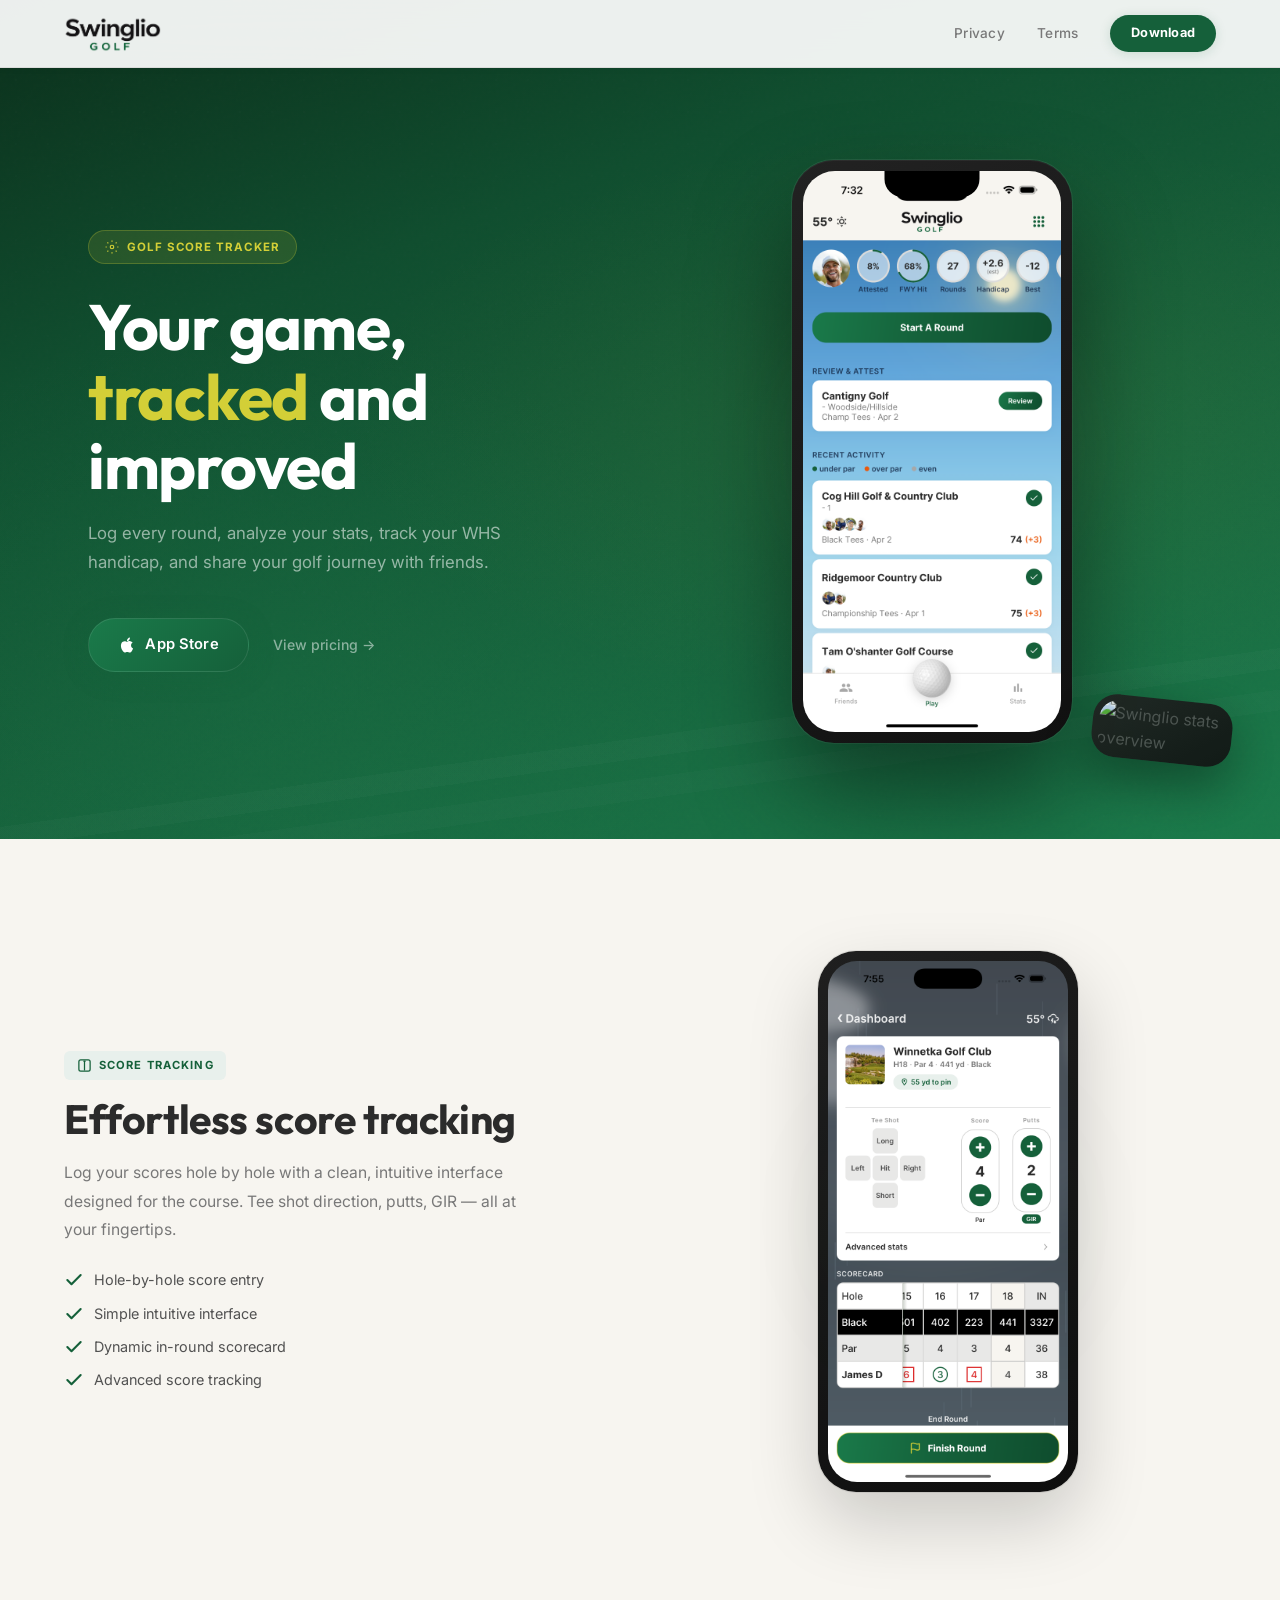
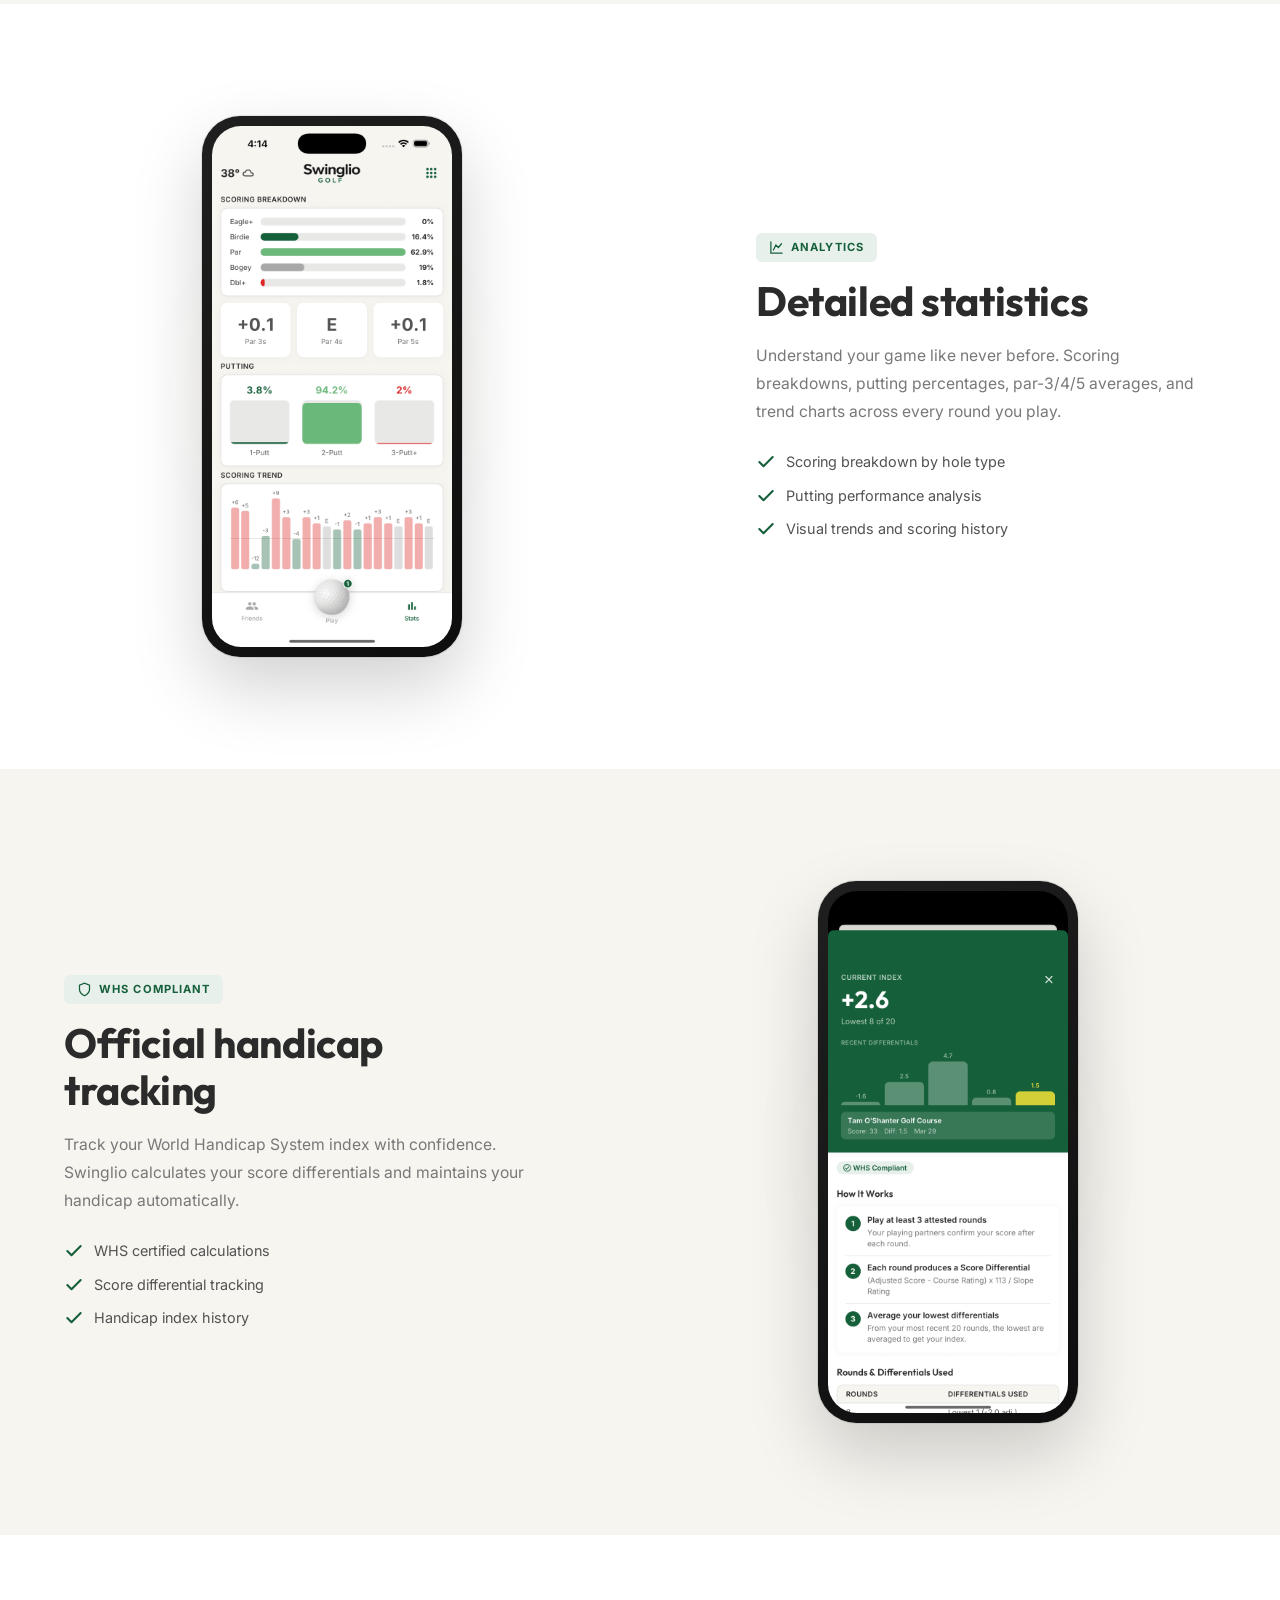
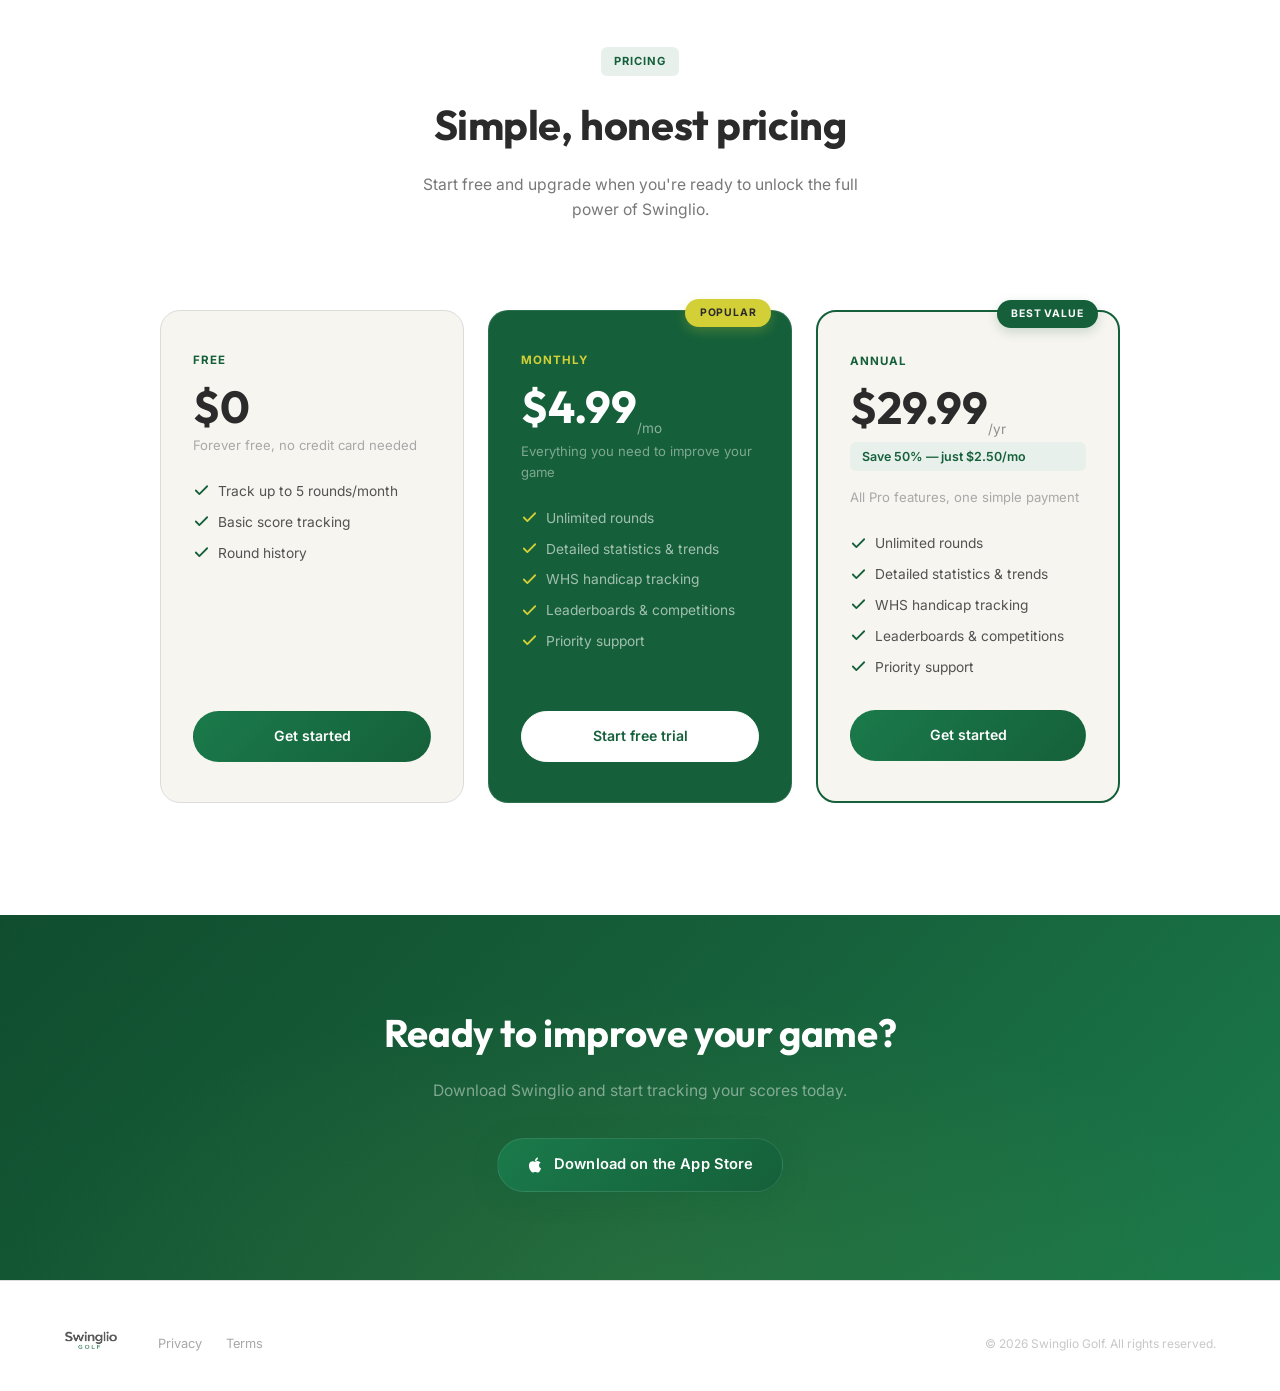
==== index.html @ b8a04d9b "inital commit" ====
<!DOCTYPE html>
<html lang="en">
<head>
<meta charset="UTF-8">
<meta name="viewport" content="width=device-width, initial-scale=1.0">
<title>Swinglio Golf — Track and Improve Your Golf Scores</title>
<meta name="description" content="Swinglio Golf helps you track scores, analyze statistics, and share your golf journey with friends.">
<meta name="robots" content="noindex, nofollow">
<link rel="icon" type="image/png" href="assets/images/appIcon.png">
<link rel="preconnect" href="https://fonts.googleapis.com">
<link rel="preconnect" href="https://fonts.gstatic.com" crossorigin>
<link href="https://fonts.googleapis.com/css2?family=Inter:wght@400;500;600;700&family=Outfit:wght@400;600;700&display=swap" rel="stylesheet">
<link rel="stylesheet" href="/styles.css">
</head>
<body>

<!-- NAV -->
<nav class="nav">
  <div class="nav-inner">
    <a href="/" class="nav-logo"><img src="assets/images/brand.png" alt="Swinglio Golf"></a>
    <div class="nav-links">
      <a href="/privacy">Privacy</a>
      <a href="/terms">Terms</a>
      <a href="#" class="nav-cta">Download</a>
    </div>
  </div>
</nav>

<!-- HERO -->
<section class="hero">
  <div class="hero-stripe"></div>
  <div class="fairway-texture"></div>
  <div class="hero-inner">
    <div class="hero-text">
      <div class="hero-badge">
        <svg viewBox="0 0 24 24" fill="none" stroke="currentColor" stroke-width="2"><circle cx="12" cy="12" r="3"/><path d="M12 1v2m0 18v2M4.22 4.22l1.42 1.42m12.72 12.72 1.42 1.42M1 12h2m18 0h2M4.22 19.78l1.42-1.42M18.36 5.64l1.42-1.42"/></svg>
        Golf Score Tracker
      </div>
      <h1>Your game, <em>tracked</em> and improved</h1>
      <p>Log every round, analyze your stats, track your WHS handicap, and share your golf journey with friends.</p>
      <div class="hero-actions">
        <a href="#" class="btn-primary">
          <svg viewBox="0 0 24 24" fill="currentColor"><path d="M18.71 19.5c-.83 1.24-1.71 2.45-3.05 2.47-1.34.03-1.77-.79-3.29-.79-1.53 0-2 .77-3.27.82-1.31.05-2.3-1.32-3.14-2.53C4.25 17 2.94 12.45 4.7 9.39c.87-1.52 2.43-2.48 4.12-2.51 1.28-.02 2.5.87 3.29.87.78 0 2.26-1.07 3.8-.91.65.03 2.47.26 3.64 1.98-.09.06-2.17 1.28-2.15 3.81.03 3.02 2.65 4.03 2.68 4.04-.03.07-.42 1.44-1.38 2.83M13 3.5c.73-.83 1.94-1.46 2.94-1.5.13 1.17-.34 2.35-1.04 3.19-.69.85-1.83 1.51-2.95 1.42-.15-1.15.41-2.35 1.05-3.11z"/></svg>
          App Store
        </a>
        <a href="#pricing" class="btn-secondary">View pricing &rarr;</a>
      </div>
    </div>
    <div class="hero-visual">
      <div class="phone-glow"></div>
      <div class="phone-mockup">
        <div class="phone-notch"></div>
        <div class="phone-screen">
          <img src="assets/images/dashboard.png" alt="Swinglio dashboard showing stats, in-progress round, and recent activity">
        </div>
      </div>
      <div class="hero-phone-secondary">
        <div class="phone-screen-sm">
          <img src="assets/images/gps.png" alt="Swinglio stats overview">
        </div>
      </div>
    </div>
  </div>
</section>

<!-- FEATURES -->
<div class="features">

  <!-- Feature 1: Score Tracking -->
  <section class="feature-section">
    <div class="feature-inner">
      <div class="feature-text fade-up">
        <div class="feature-label">
          <svg viewBox="0 0 24 24" fill="none" stroke="currentColor" stroke-width="2" stroke-linecap="round"><path d="M11 5h2m-1 0v14"/><rect x="3" y="3" width="18" height="18" rx="3"/></svg>
          Score Tracking
        </div>
        <h2>Effortless score tracking</h2>
        <p>Log your scores hole by hole with a clean, intuitive interface designed for the course. Tee shot direction, putts, GIR — all at your fingertips.</p>
        <ul class="feature-list">
          <li><svg viewBox="0 0 24 24" fill="none" stroke="currentColor" stroke-width="2.5" stroke-linecap="round" stroke-linejoin="round"><polyline points="20 6 9 17 4 12"/></svg>Hole-by-hole score entry</li>
          <li><svg viewBox="0 0 24 24" fill="none" stroke="currentColor" stroke-width="2.5" stroke-linecap="round" stroke-linejoin="round"><polyline points="20 6 9 17 4 12"/></svg>Simple intuitive interface</li>
          <li><svg viewBox="0 0 24 24" fill="none" stroke="currentColor" stroke-width="2.5" stroke-linecap="round" stroke-linejoin="round"><polyline points="20 6 9 17 4 12"/></svg>Dynamic in-round scorecard</li>
          <li><svg viewBox="0 0 24 24" fill="none" stroke="currentColor" stroke-width="2.5" stroke-linecap="round" stroke-linejoin="round"><polyline points="20 6 9 17 4 12"/></svg>Advanced score tracking</li>
        </ul>
      </div>
      <div class="feature-visual fade-up fade-up-delay">
        <div class="feature-glow feature-glow-green" style="top:50%;left:50%;transform:translate(-50%,-50%)"></div>
        <div class="feature-phone">
          <div class="phone-screen">
            <img src="assets/images/gameplay2.png" alt="Score tracking screen showing hole-by-hole entry with tee shot, score, and putts">
          </div>
        </div>
      </div>
    </div>
  </section>

  <!-- Feature 2: Statistics -->
  <section class="feature-section">
    <div class="feature-inner reverse">
      <div class="feature-text fade-up">
        <div class="feature-label">
          <svg viewBox="0 0 24 24" fill="none" stroke="currentColor" stroke-width="2" stroke-linecap="round"><path d="M3 3v18h18"/><path d="m7 16 4-8 4 4 5-6"/></svg>
          Analytics
        </div>
        <h2>Detailed statistics</h2>
        <p>Understand your game like never before. Scoring breakdowns, putting percentages, par-3/4/5 averages, and trend charts across every round you play.</p>
        <ul class="feature-list">
          <li><svg viewBox="0 0 24 24" fill="none" stroke="currentColor" stroke-width="2.5" stroke-linecap="round" stroke-linejoin="round"><polyline points="20 6 9 17 4 12"/></svg>Scoring breakdown by hole type</li>
          <li><svg viewBox="0 0 24 24" fill="none" stroke="currentColor" stroke-width="2.5" stroke-linecap="round" stroke-linejoin="round"><polyline points="20 6 9 17 4 12"/></svg>Putting performance analysis</li>
          <li><svg viewBox="0 0 24 24" fill="none" stroke="currentColor" stroke-width="2.5" stroke-linecap="round" stroke-linejoin="round"><polyline points="20 6 9 17 4 12"/></svg>Visual trends and scoring history</li>
        </ul>
      </div>
      <div class="feature-visual fade-up fade-up-delay">
        <div class="feature-glow feature-glow-gold" style="top:50%;left:50%;transform:translate(-50%,-50%)"></div>
        <div class="feature-phone">
          <div class="phone-screen">
            <img src="assets/images/stats2.png" alt="Statistics screen showing scoring breakdown, putting stats, and trend chart">
          </div>
        </div>
      </div>
    </div>
  </section>

  <!-- Feature 3: WHS Handicap -->
  <section class="feature-section">
    <div class="feature-inner">
      <div class="feature-text fade-up">
        <div class="feature-label">
          <svg viewBox="0 0 24 24" fill="none" stroke="currentColor" stroke-width="2" stroke-linecap="round"><path d="M12 22s8-4 8-10V5l-8-3-8 3v7c0 6 8 10 8 10z"/></svg>
          WHS Compliant
        </div>
        <h2>Official handicap tracking</h2>
        <p>Track your World Handicap System index with confidence. Swinglio calculates your score differentials and maintains your handicap automatically.</p>
        <ul class="feature-list">
          <li><svg viewBox="0 0 24 24" fill="none" stroke="currentColor" stroke-width="2.5" stroke-linecap="round" stroke-linejoin="round"><polyline points="20 6 9 17 4 12"/></svg>WHS certified calculations</li>
          <li><svg viewBox="0 0 24 24" fill="none" stroke="currentColor" stroke-width="2.5" stroke-linecap="round" stroke-linejoin="round"><polyline points="20 6 9 17 4 12"/></svg>Score differential tracking</li>
          <li><svg viewBox="0 0 24 24" fill="none" stroke="currentColor" stroke-width="2.5" stroke-linecap="round" stroke-linejoin="round"><polyline points="20 6 9 17 4 12"/></svg>Handicap index history</li>
        </ul>
      </div>
      <div class="feature-visual fade-up fade-up-delay">
        <div class="feature-glow feature-glow-green" style="top:50%;left:50%;transform:translate(-50%,-50%)"></div>
        <div class="feature-phone">
          <div class="phone-screen">
            <img src="assets/images/whs_information.png" alt="WHS handicap index screen showing current index, differentials chart, and how it works">
          </div>
        </div>
      </div>
    </div>
  </section>

</div>

<!-- PRICING -->
<section class="pricing" id="pricing">
  <div class="pricing-inner">
    <div class="section-label">Pricing</div>
    <h2>Simple, honest pricing</h2>
    <p>Start free and upgrade when you're ready to unlock the full power of Swinglio.</p>
    <div class="pricing-cards">
      <!-- Free -->
      <div class="pricing-card free fade-up">
        <div class="pricing-card-label">Free</div>
        <div class="pricing-card-price">$0</div>
        <div class="pricing-card-desc">Forever free, no credit card needed</div>
        <ul class="pricing-card-features">
          <li><svg viewBox="0 0 24 24" fill="none" stroke="currentColor" stroke-width="2.5" stroke-linecap="round" stroke-linejoin="round"><polyline points="20 6 9 17 4 12"/></svg>Track up to 5 rounds/month</li>
          <li><svg viewBox="0 0 24 24" fill="none" stroke="currentColor" stroke-width="2.5" stroke-linecap="round" stroke-linejoin="round"><polyline points="20 6 9 17 4 12"/></svg>Basic score tracking</li>
          <li><svg viewBox="0 0 24 24" fill="none" stroke="currentColor" stroke-width="2.5" stroke-linecap="round" stroke-linejoin="round"><polyline points="20 6 9 17 4 12"/></svg>Round history</li>
        </ul>
        <a href="#" class="pricing-btn pricing-btn-fill">Get started</a>
      </div>
      <!-- Monthly -->
      <div class="pricing-card featured fade-up fade-up-delay">
        <div class="pricing-card-badge">Popular</div>
        <div class="pricing-card-label">Monthly</div>
        <div class="pricing-card-price">$4.99<sub>/mo</sub></div>
        <div class="pricing-card-desc">Everything you need to improve your game</div>
        <ul class="pricing-card-features">
          <li><svg viewBox="0 0 24 24" fill="none" stroke="currentColor" stroke-width="2.5" stroke-linecap="round" stroke-linejoin="round"><polyline points="20 6 9 17 4 12"/></svg>Unlimited rounds</li>
          <li><svg viewBox="0 0 24 24" fill="none" stroke="currentColor" stroke-width="2.5" stroke-linecap="round" stroke-linejoin="round"><polyline points="20 6 9 17 4 12"/></svg>Detailed statistics &amp; trends</li>
          <li><svg viewBox="0 0 24 24" fill="none" stroke="currentColor" stroke-width="2.5" stroke-linecap="round" stroke-linejoin="round"><polyline points="20 6 9 17 4 12"/></svg>WHS handicap tracking</li>
          <li><svg viewBox="0 0 24 24" fill="none" stroke="currentColor" stroke-width="2.5" stroke-linecap="round" stroke-linejoin="round"><polyline points="20 6 9 17 4 12"/></svg>Leaderboards &amp; competitions</li>
          <li><svg viewBox="0 0 24 24" fill="none" stroke="currentColor" stroke-width="2.5" stroke-linecap="round" stroke-linejoin="round"><polyline points="20 6 9 17 4 12"/></svg>Priority support</li>
        </ul>
        <a href="#" class="pricing-btn pricing-btn-outline">Start free trial</a>
      </div>
      <!-- Annual -->
      <div class="pricing-card annual fade-up fade-up-delay-2">
        <div class="pricing-card-badge annual-badge">Best Value</div>
        <div class="pricing-card-label">Annual</div>
        <div class="pricing-card-price">$29.99<sub>/yr</sub></div>
        <div class="pricing-card-savings">Save 50% &mdash; just $2.50/mo</div>
        <div class="pricing-card-desc">All Pro features, one simple payment</div>
        <ul class="pricing-card-features">
          <li><svg viewBox="0 0 24 24" fill="none" stroke="currentColor" stroke-width="2.5" stroke-linecap="round" stroke-linejoin="round"><polyline points="20 6 9 17 4 12"/></svg>Unlimited rounds</li>
          <li><svg viewBox="0 0 24 24" fill="none" stroke="currentColor" stroke-width="2.5" stroke-linecap="round" stroke-linejoin="round"><polyline points="20 6 9 17 4 12"/></svg>Detailed statistics &amp; trends</li>
          <li><svg viewBox="0 0 24 24" fill="none" stroke="currentColor" stroke-width="2.5" stroke-linecap="round" stroke-linejoin="round"><polyline points="20 6 9 17 4 12"/></svg>WHS handicap tracking</li>
          <li><svg viewBox="0 0 24 24" fill="none" stroke="currentColor" stroke-width="2.5" stroke-linecap="round" stroke-linejoin="round"><polyline points="20 6 9 17 4 12"/></svg>Leaderboards &amp; competitions</li>
          <li><svg viewBox="0 0 24 24" fill="none" stroke="currentColor" stroke-width="2.5" stroke-linecap="round" stroke-linejoin="round"><polyline points="20 6 9 17 4 12"/></svg>Priority support</li>
        </ul>
        <a href="#" class="pricing-btn pricing-btn-fill">Get started</a>
      </div>
    </div>
  </div>
</section>

<!-- CTA BAND -->
<section class="cta-band">
  <div class="fairway-texture"></div>
  <h2>Ready to improve your game?</h2>
  <p>Download Swinglio and start tracking your scores today.</p>
  <a href="#" class="btn-primary" style="position:relative">
    <svg viewBox="0 0 24 24" fill="currentColor" width="20" height="20"><path d="M18.71 19.5c-.83 1.24-1.71 2.45-3.05 2.47-1.34.03-1.77-.79-3.29-.79-1.53 0-2 .77-3.27.82-1.31.05-2.3-1.32-3.14-2.53C4.25 17 2.94 12.45 4.7 9.39c.87-1.52 2.43-2.48 4.12-2.51 1.28-.02 2.5.87 3.29.87.78 0 2.26-1.07 3.8-.91.65.03 2.47.26 3.64 1.98-.09.06-2.17 1.28-2.15 3.81.03 3.02 2.65 4.03 2.68 4.04-.03.07-.42 1.44-1.38 2.83M13 3.5c.73-.83 1.94-1.46 2.94-1.5.13 1.17-.34 2.35-1.04 3.19-.69.85-1.83 1.51-2.95 1.42-.15-1.15.41-2.35 1.05-3.11z"/></svg>
    Download on the App Store
  </a>
</section>

<!-- FOOTER -->
<footer class="footer">
  <div class="footer-inner">
    <div class="footer-left">
      <a href="/" class="footer-logo"><img src="assets/images/brand.png" alt="Swinglio Golf"></a>
      <div class="footer-links">
        <a href="/privacy">Privacy</a>
        <a href="/terms">Terms</a>
      </div>
    </div>
    <div class="footer-copy">&copy; 2026 Swinglio Golf. All rights reserved.</div>
  </div>
</footer>

<!-- Scroll reveal -->
<script>
const observer = new IntersectionObserver((entries) => {
  entries.forEach(entry => {
    if (entry.isIntersecting) {
      entry.target.classList.add('visible');
      observer.unobserve(entry.target);
    }
  });
}, { threshold: 0.12, rootMargin: '0px 0px -40px 0px' });
document.querySelectorAll('.fade-up').forEach(el => observer.observe(el));
</script>
</body>
</html>
---- styles.css ----
*,*::before,*::after{margin:0;padding:0;box-sizing:border-box}
:root{
  --primary:#15603A;
  --primary-light:#E8F0EC;
  --primary-border:#5BA67A;
  --secondary:#D3CF37;
  --tertiary:#C4973B;
  --accent:#D3CF37;
  --accent-dark:#C4973B;
  --accent-light:#F9F8E4;
  --n900:#2B2B2B;
  --n700:#525252;
  --n500:#787878;
  --n400:#A8A8A8;
  --n300:#C8C8C7;
  --n200:#DCDCDB;
  --n100:#E8E8E7;
  --n50:#F7F5F0;
  --white:#FFFFFF;
  --screen-bg:#F7F5F0;
  --grad-1:#1A7A4A;
  --grad-2:#15603A;
  --grad-3:#0F4D2E;
  --font-display:'Outfit', system-ui, sans-serif;
  --font-body:'Inter', system-ui, sans-serif;
  --max-w:1200px;
  --section-pad:7rem 0;
}
html{scroll-behavior:smooth;-webkit-font-smoothing:antialiased;text-rendering:optimizeLegibility}
body{font-family:var(--font-body);color:var(--n700);background:var(--screen-bg);overflow-x:hidden;line-height:1.6}

/* ── UTILITY ── */
.container{max-width:var(--max-w);margin:0 auto}

/* ── FAIRWAY TEXTURE (SVG noise) ── */
.fairway-texture{position:absolute;inset:0;pointer-events:none;opacity:.35;background:url("data:image/svg+xml,%3Csvg viewBox='0 0 256 256' xmlns='http://www.w3.org/2000/svg'%3E%3Cfilter id='n'%3E%3CfeTurbulence type='fractalNoise' baseFrequency='.85' numOctaves='4' stitchTiles='stitch'/%3E%3C/filter%3E%3Crect width='100%25' height='100%25' filter='url(%23n)' opacity='.04'/%3E%3C/svg%3E")}

/* ── NAV ── */
.nav{position:fixed;top:0;left:0;right:0;z-index:100;background:rgba(255,255,255,.92);backdrop-filter:blur(24px);-webkit-backdrop-filter:blur(24px);border-bottom:1px solid var(--n200);box-shadow:0 1px 8px rgba(0,0,0,.04)}
.nav-inner{max-width:var(--max-w);margin:0 auto;display:flex;align-items:center;justify-content:space-between;padding:.85rem 1.5rem}
.nav-logo img{height:40px;display:block}
.nav-links{display:flex;gap:2rem;align-items:center}
.nav-links a{color:var(--n500);text-decoration:none;font-size:.85rem;font-weight:500;letter-spacing:.02em;transition:color .3s}
.nav-links a:hover{color:var(--n900)}
.nav-cta{background:var(--primary)!important;color:var(--white)!important;padding:.5rem 1.3rem;border-radius:80px;font-size:.8rem!important;font-weight:700!important;letter-spacing:.03em;transition:all .3s!important;box-shadow:0 2px 12px rgba(21,96,58,.15)}
.nav-cta:hover{background:var(--grad-1)!important;transform:translateY(-1px);box-shadow:0 4px 20px rgba(21,96,58,.25)}

/* ── PAGE HEADER (privacy/terms) ── */
.page-header{background:linear-gradient(160deg,#0a2e1a,var(--grad-3),var(--grad-2));padding:8rem 1.5rem 3rem;text-align:center;position:relative;overflow:hidden}
.page-header::before{content:'';position:absolute;inset:0;background:radial-gradient(ellipse 60% 60% at 50% 100%,rgba(91,166,122,.1),transparent);pointer-events:none}
.page-header h1{font-family:var(--font-display);font-size:clamp(2rem,4vw,3rem);color:#fff;margin-bottom:.5rem;position:relative;font-weight:700;letter-spacing:-.01em}
.page-header p{color:rgba(255,255,255,.4);font-size:.88rem;position:relative}

/* ── CONTENT (privacy/terms) ── */
.content{max-width:760px;margin:0 auto;padding:3rem 1.5rem 5rem}
.content h2{font-family:var(--font-display);font-size:1.4rem;color:var(--n900);margin:2.5rem 0 .8rem;font-weight:700}
.content h2:first-child{margin-top:0}
.content p,.content li{color:var(--n500);font-size:.95rem;line-height:1.8;margin-bottom:.8rem}
.content ul,.content ol{padding-left:1.5rem;margin-bottom:1rem}
.content li{margin-bottom:.4rem}
.content strong{color:var(--n900)}

/* ── HERO ── */
.hero{position:relative;background:linear-gradient(160deg,#0a2e1a 0%,var(--grad-3) 30%,var(--grad-2) 60%,var(--grad-1) 100%);padding:10rem 1.5rem 6rem;overflow:hidden;min-height:92vh;display:flex;align-items:center}
.hero::before{content:'';position:absolute;inset:0;background:
  radial-gradient(ellipse 70% 50% at 75% 50%, rgba(211,207,55,.06) 0%, transparent 70%),
  radial-gradient(ellipse 60% 70% at 20% 80%, rgba(26,122,74,.2) 0%, transparent 60%);
  pointer-events:none}

/* Diagonal fairway stripe */
.hero-stripe{position:absolute;bottom:-80px;left:-10%;right:-10%;height:280px;background:linear-gradient(175deg, transparent 40%, rgba(255,255,255,.02) 40%, rgba(255,255,255,.02) 45%, transparent 45%, transparent 50%, rgba(255,255,255,.015) 50%, rgba(255,255,255,.015) 55%, transparent 55%);pointer-events:none;transform:skewY(-3deg)}

/* Dot grid overlay */
.hero::after{content:'';position:absolute;inset:0;background:url("data:image/svg+xml,%3Csvg width='32' height='32' viewBox='0 0 32 32' xmlns='http://www.w3.org/2000/svg'%3E%3Ccircle cx='16' cy='16' r='.5' fill='rgba(255,255,255,0.035)'/%3E%3C/svg%3E");pointer-events:none}

.hero-inner{max-width:var(--max-w);margin:0 auto;display:grid;grid-template-columns:1fr 1fr;gap:4rem;align-items:center;position:relative;z-index:1}
.hero-text{max-width:520px}
.hero-badge{display:inline-flex;align-items:center;gap:.5rem;background:rgba(211,207,55,.12);border:1px solid rgba(211,207,55,.25);padding:.4rem 1rem;border-radius:80px;font-size:.72rem;font-weight:700;color:var(--secondary);letter-spacing:.08em;text-transform:uppercase;margin-bottom:1.8rem}
.hero-badge svg{width:14px;height:14px}
.hero h1{font-family:var(--font-display);font-size:clamp(2.8rem,5.5vw,4rem);color:#fff;line-height:1.08;margin-bottom:1.2rem;font-weight:700;letter-spacing:-.02em}
.hero h1 em{font-style:normal;color:var(--secondary);position:relative}
.hero p{color:rgba(255,255,255,.55);font-size:1.05rem;line-height:1.75;margin-bottom:2.5rem;max-width:420px;font-weight:400}
.hero-actions{display:flex;gap:1rem;align-items:center;flex-wrap:wrap}
.btn-primary{display:inline-flex;align-items:center;gap:.6rem;background:linear-gradient(135deg,var(--grad-1),var(--grad-2));color:#fff;padding:.9rem 1.8rem;border-radius:80px;text-decoration:none;font-weight:600;font-size:.92rem;letter-spacing:.01em;transition:all .35s;box-shadow:0 4px 24px rgba(21,96,58,.35);border:1px solid rgba(255,255,255,.1)}
.btn-primary:hover{transform:translateY(-2px);box-shadow:0 8px 40px rgba(21,96,58,.45);background:linear-gradient(135deg,var(--grad-1),#1d8a54)}
.btn-primary svg{width:18px;height:18px}
.btn-secondary{display:inline-flex;align-items:center;gap:.4rem;color:rgba(255,255,255,.5);text-decoration:none;font-weight:500;font-size:.88rem;transition:color .3s;padding:.9rem .5rem}
.btn-secondary:hover{color:var(--secondary)}

/* Phone mockup */
.hero-visual{position:relative;display:flex;justify-content:center;align-items:center}
.phone-mockup{position:relative;width:280px;background:linear-gradient(145deg,#222,#111);border-radius:42px;padding:11px;box-shadow:
  0 50px 100px rgba(0,0,0,.45),
  0 0 0 1px rgba(255,255,255,.08),
  inset 0 1px 0 rgba(255,255,255,.05);
  transition:transform .5s cubic-bezier(.22,1,.36,1)}
.phone-mockup:hover{transform:translateY(-6px) scale(1.01)}
.phone-notch{position:absolute;top:11px;left:50%;transform:translateX(-50%);width:95px;height:26px;background:#000;border-radius:0 0 18px 18px;z-index:5}
.phone-screen{width:100%;border-radius:32px;overflow:hidden;position:relative;background:#000}
.phone-screen img{width:100%;display:block}
.phone-glow{position:absolute;width:340px;height:340px;border-radius:50%;background:radial-gradient(circle,rgba(91,166,122,.2),transparent 70%);top:50%;left:50%;transform:translate(-50%,-50%);filter:blur(50px);pointer-events:none}

/* Secondary phone (floating) */
.hero-phone-secondary{position:absolute;right:-40px;bottom:-20px;width:140px;background:linear-gradient(145deg,#222,#111);border-radius:24px;padding:6px;box-shadow:0 20px 50px rgba(0,0,0,.4);transform:rotate(6deg);z-index:2;opacity:.9;transition:transform .5s cubic-bezier(.22,1,.36,1)}
.hero-phone-secondary:hover{transform:rotate(3deg) translateY(-4px)}
.hero-phone-secondary .phone-screen-sm{border-radius:19px;overflow:hidden}
.hero-phone-secondary .phone-screen-sm img{width:100%;display:block}

/* ── FEATURES ── */
.features{position:relative}
.feature-section{padding:var(--section-pad);position:relative;overflow:hidden}
.feature-section:nth-child(odd){background:var(--screen-bg)}
.feature-section:nth-child(even){background:var(--white)}
.feature-inner{max-width:var(--max-w);margin:0 auto;padding:0 1.5rem;display:grid;grid-template-columns:1fr 1fr;gap:5rem;align-items:center}
.feature-inner.reverse{direction:rtl}
.feature-inner.reverse > *{direction:ltr}
.feature-text{max-width:460px}
.feature-label{display:inline-flex;align-items:center;gap:.45rem;font-size:.7rem;font-weight:700;text-transform:uppercase;letter-spacing:.1em;color:var(--primary);margin-bottom:1rem;background:var(--primary-light);padding:.35rem .8rem;border-radius:6px}
.feature-label svg{width:15px;height:15px}
.feature-text h2{font-family:var(--font-display);font-size:clamp(1.9rem,3.2vw,2.6rem);color:var(--n900);line-height:1.15;margin-bottom:1rem;font-weight:700;letter-spacing:-.01em}
.feature-text p{color:var(--n500);font-size:.98rem;line-height:1.8;margin-bottom:1.5rem}
.feature-list{list-style:none;display:flex;flex-direction:column;gap:.65rem}
.feature-list li{display:flex;align-items:flex-start;gap:.6rem;font-size:.9rem;color:var(--n700)}
.feature-list li svg{width:20px;height:20px;flex-shrink:0;color:var(--primary);margin-top:2px}
.feature-visual{position:relative;display:flex;justify-content:center;align-items:center}

/* Feature phone mockup (slightly smaller) */
.feature-phone{width:260px;background:linear-gradient(145deg,#1f1f1f,#0e0e0e);border-radius:38px;padding:10px;box-shadow:0 30px 70px rgba(0,0,0,.18),0 0 0 1px rgba(0,0,0,.08);transition:transform .5s cubic-bezier(.22,1,.36,1)}
.feature-phone:hover{transform:translateY(-6px)}
.feature-phone .phone-screen{border-radius:29px}
.feature-phone .phone-screen img{width:100%;display:block}
.feature-glow{position:absolute;width:280px;height:280px;border-radius:50%;filter:blur(60px);pointer-events:none;opacity:.5}
.feature-glow-green{background:radial-gradient(circle,rgba(21,96,58,.2),transparent 70%)}
.feature-glow-gold{background:radial-gradient(circle,rgba(196,151,59,.15),transparent 70%)}

/* ── PRICING ── */
.pricing{background:var(--white);padding:var(--section-pad);position:relative}
.pricing-inner{max-width:var(--max-w);margin:0 auto;text-align:center}
.section-label{display:inline-flex;align-items:center;gap:.45rem;font-size:.7rem;font-weight:700;text-transform:uppercase;letter-spacing:.1em;color:var(--primary);margin-bottom:1rem;background:var(--primary-light);padding:.35rem .8rem;border-radius:6px}
.pricing h2{font-family:var(--font-display);font-size:clamp(2rem,3.5vw,2.6rem);color:var(--n900);margin-bottom:.8rem;font-weight:700;letter-spacing:-.01em}
.pricing > .pricing-inner > p{color:var(--n500);font-size:.98rem;margin-bottom:3.5rem;max-width:440px;margin-left:auto;margin-right:auto}
.pricing-cards{display:grid;grid-template-columns:repeat(3,1fr);gap:1.5rem;max-width:960px;margin:0 auto;align-items:stretch;padding-top:2rem}
.pricing-card{border-radius:20px;padding:2.5rem 2rem;text-align:left;position:relative;display:flex;flex-direction:column}
.pricing-card .pricing-btn{margin-top:auto}
.pricing-card.free{background:var(--n50);border:1px solid var(--n200)}
.pricing-card.featured{background:var(--primary);color:#fff;border:1px solid rgba(255,255,255,.1)}
.pricing-card.featured .pricing-card-label{color:var(--secondary)}
.pricing-card.featured .pricing-card-price{color:#fff}
.pricing-card.featured .pricing-card-desc{color:rgba(255,255,255,.45)}
.pricing-card.featured .pricing-card-features li{color:rgba(255,255,255,.6)}
.pricing-card.featured .pricing-card-features li svg{color:var(--secondary)}
.pricing-card.annual{background:var(--n50);border:2px solid var(--primary);position:relative}
.pricing-card.annual:hover{}
.pricing-card.annual .pricing-card-label{color:var(--primary)}
.pricing-card-badge.annual-badge{background:var(--primary);color:#fff;box-shadow:0 4px 12px rgba(21,96,58,.2)}
.pricing-card-savings{font-size:.78rem;font-weight:600;color:var(--primary);margin-bottom:1rem;display:inline-block;background:var(--primary-light);padding:.3rem .75rem;border-radius:6px}
.pricing-card-badge{position:absolute;top:-12px;right:20px;background:var(--secondary);color:var(--n900);font-size:.65rem;font-weight:700;text-transform:uppercase;letter-spacing:.08em;padding:.35rem .9rem;border-radius:80px;box-shadow:0 4px 12px rgba(211,207,55,.25)}
.pricing-card-label{font-size:.72rem;font-weight:700;text-transform:uppercase;letter-spacing:.08em;color:var(--primary);margin-bottom:1rem}
.pricing-card-price{font-family:var(--font-display);font-size:2.8rem;color:var(--n900);line-height:1;margin-bottom:.3rem;font-weight:700}
.pricing-card-price sub{font-size:.85rem;font-weight:400;font-family:var(--font-body);opacity:.5}
.pricing-card-desc{font-size:.82rem;color:var(--n400);margin-bottom:1.5rem}
.pricing-card-features{list-style:none;display:flex;flex-direction:column;gap:.55rem;margin-bottom:2rem}
.pricing-card-features li{font-size:.86rem;color:var(--n700);display:flex;align-items:center;gap:.5rem}
.pricing-card-features li svg{width:17px;height:17px;flex-shrink:0;color:var(--primary)}
.pricing-btn{display:block;text-align:center;padding:.85rem;border-radius:80px;text-decoration:none;font-weight:600;font-size:.88rem;transition:all .35s}
.pricing-btn-outline{border:1.5px solid var(--n200);color:var(--n900);background:transparent}
.pricing-btn-outline:hover{border-color:var(--primary);background:var(--primary);color:#fff}
.pricing-card.featured .pricing-btn-outline{border-color:#fff;color:var(--primary);background:#fff}
.pricing-card.featured .pricing-btn-outline:hover{background:var(--primary-light);border-color:var(--primary-light)}
.pricing-btn-fill{background:linear-gradient(135deg,var(--grad-1),var(--grad-2));color:#fff;border:1.5px solid transparent}
.pricing-btn-fill:hover{box-shadow:0 6px 24px rgba(21,96,58,.3)}
.pricing-btn-annual{background:var(--primary);color:#fff;border:1.5px solid var(--primary)}
.pricing-btn-annual:hover{background:var(--primary-border);border-color:var(--primary-border);box-shadow:0 6px 24px rgba(21,96,58,.25)}

/* ── CTA BAND ── */
.cta-band{background:linear-gradient(135deg,var(--grad-3),var(--grad-2),var(--grad-1));padding:5.5rem 1.5rem;text-align:center;position:relative;overflow:hidden}
.cta-band .fairway-texture{opacity:.2}
.cta-band::before{content:'';position:absolute;inset:0;background:radial-gradient(ellipse 50% 80% at 50% 100%,rgba(211,207,55,.08),transparent);pointer-events:none}
.cta-band h2{font-family:var(--font-display);font-size:clamp(1.8rem,3.5vw,2.4rem);color:#fff;margin-bottom:.8rem;position:relative;font-weight:700;letter-spacing:-.01em}
.cta-band p{color:rgba(255,255,255,.45);margin-bottom:2.2rem;position:relative;font-size:.98rem}
.cta-band .btn-primary{position:relative}

/* ── FOOTER ── */
.footer{background:var(--white);padding:3rem 0 2rem;border-top:1px solid var(--n200)}
.footer-inner{max-width:var(--max-w);margin:0 auto;padding:0 1.5rem;display:flex;justify-content:space-between;align-items:center;flex-wrap:wrap;gap:1.5rem}
.footer-left{display:flex;align-items:center;gap:2.5rem}
.footer-logo img{height:22px;opacity:.7;transition:opacity .3s}
.footer-logo:hover img{opacity:1}
.footer-links{display:flex;gap:1.5rem}
.footer-links a{color:var(--n400);text-decoration:none;font-size:.8rem;transition:color .3s}
.footer-links a:hover{color:var(--n700)}
.footer-copy{color:var(--n300);font-size:.75rem}

/* ── ANIMATIONS ── */
@keyframes fadeUp{from{opacity:0;transform:translateY(28px)}to{opacity:1;transform:translateY(0)}}
@keyframes float{0%,100%{transform:translateY(0)}50%{transform:translateY(-8px)}}
.fade-up{opacity:0;transform:translateY(28px);transition:opacity .7s cubic-bezier(.22,1,.36,1),transform .7s cubic-bezier(.22,1,.36,1)}
.fade-up.visible{opacity:1;transform:translateY(0)}
.fade-up-delay{transition-delay:.15s}
.fade-up-delay-2{transition-delay:.3s}
.hero-text{animation:fadeUp .9s cubic-bezier(.22,1,.36,1) forwards}
.hero-visual{animation:fadeUp .9s cubic-bezier(.22,1,.36,1) .2s forwards;opacity:0}

/* ── RESPONSIVE ── */
@media(max-width:1024px){
  .hero-inner,.feature-inner{grid-template-columns:1fr;gap:3rem;text-align:center}
  .hero-text{max-width:600px;margin:0 auto}
  .hero p{margin-left:auto;margin-right:auto}
  .hero-actions{justify-content:center}
  .feature-inner.reverse{direction:ltr}
  .feature-text{max-width:540px;margin:0 auto;text-align:center}
  .feature-visual{order:-1}
  .feature-list{align-items:center}
  .hero-phone-secondary{right:-10px;bottom:-10px;width:120px}
}
@media(max-width:768px){
  :root{--section-pad:4.5rem 1.25rem}
  .hero{padding:8rem 1.25rem 4rem;min-height:auto}
  .hero h1{font-size:2.4rem}
  .phone-mockup{width:240px;border-radius:36px;padding:9px}
  .phone-screen{border-radius:28px}
  .feature-phone{width:220px;border-radius:32px;padding:8px}
  .feature-phone .phone-screen{border-radius:25px}
  .pricing-cards{grid-template-columns:1fr;max-width:380px}
  .nav-links a:not(.nav-cta){display:none}
  .footer-inner{flex-direction:column;text-align:center}
  .footer-left{flex-direction:column;gap:1rem}
  .hero-phone-secondary{display:none}
}
@media(max-width:480px){
  .hero{padding:7rem 1rem 3rem}
  .hero h1{font-size:2rem}
  .hero p{font-size:.92rem}
  .btn-primary{padding:.78rem 1.4rem;font-size:.86rem}
  .pricing-card{padding:2rem 1.5rem}
  .phone-mockup{width:210px;border-radius:32px}
  .feature-phone{width:195px;border-radius:28px}
}
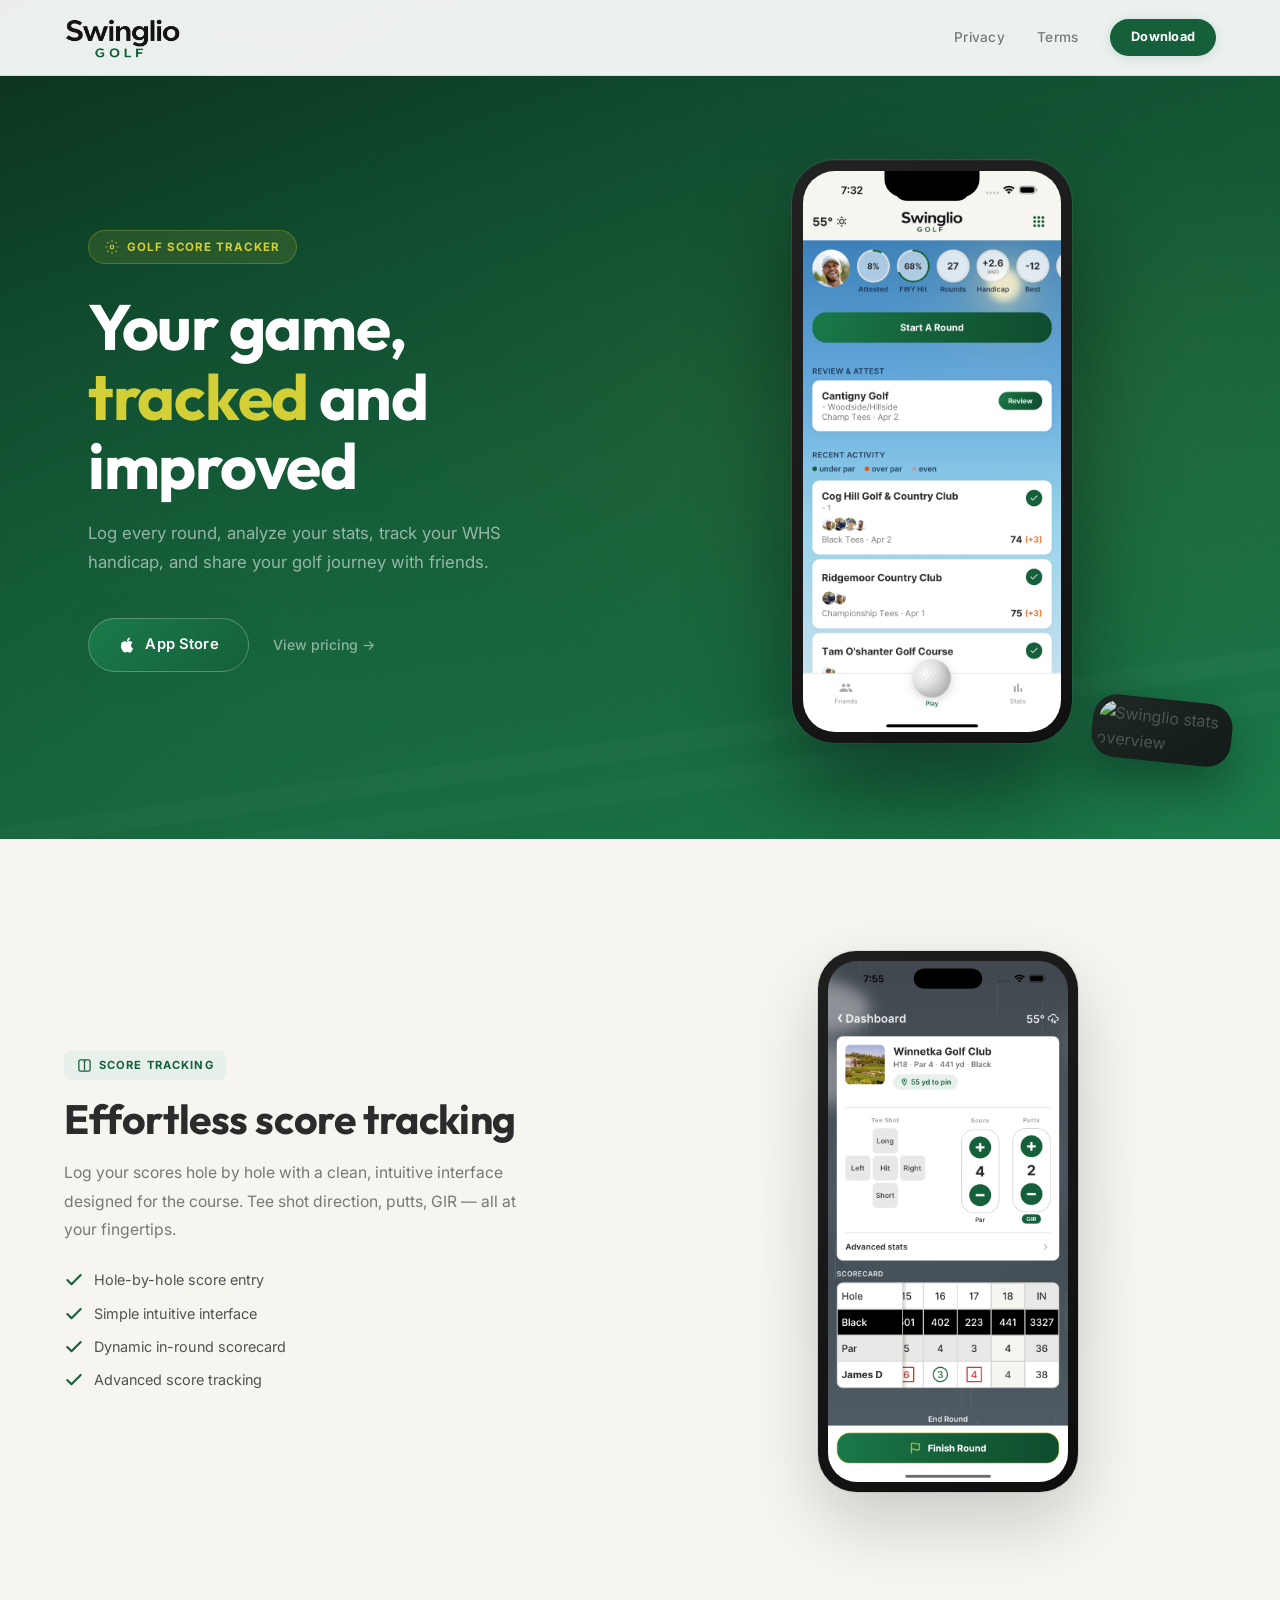
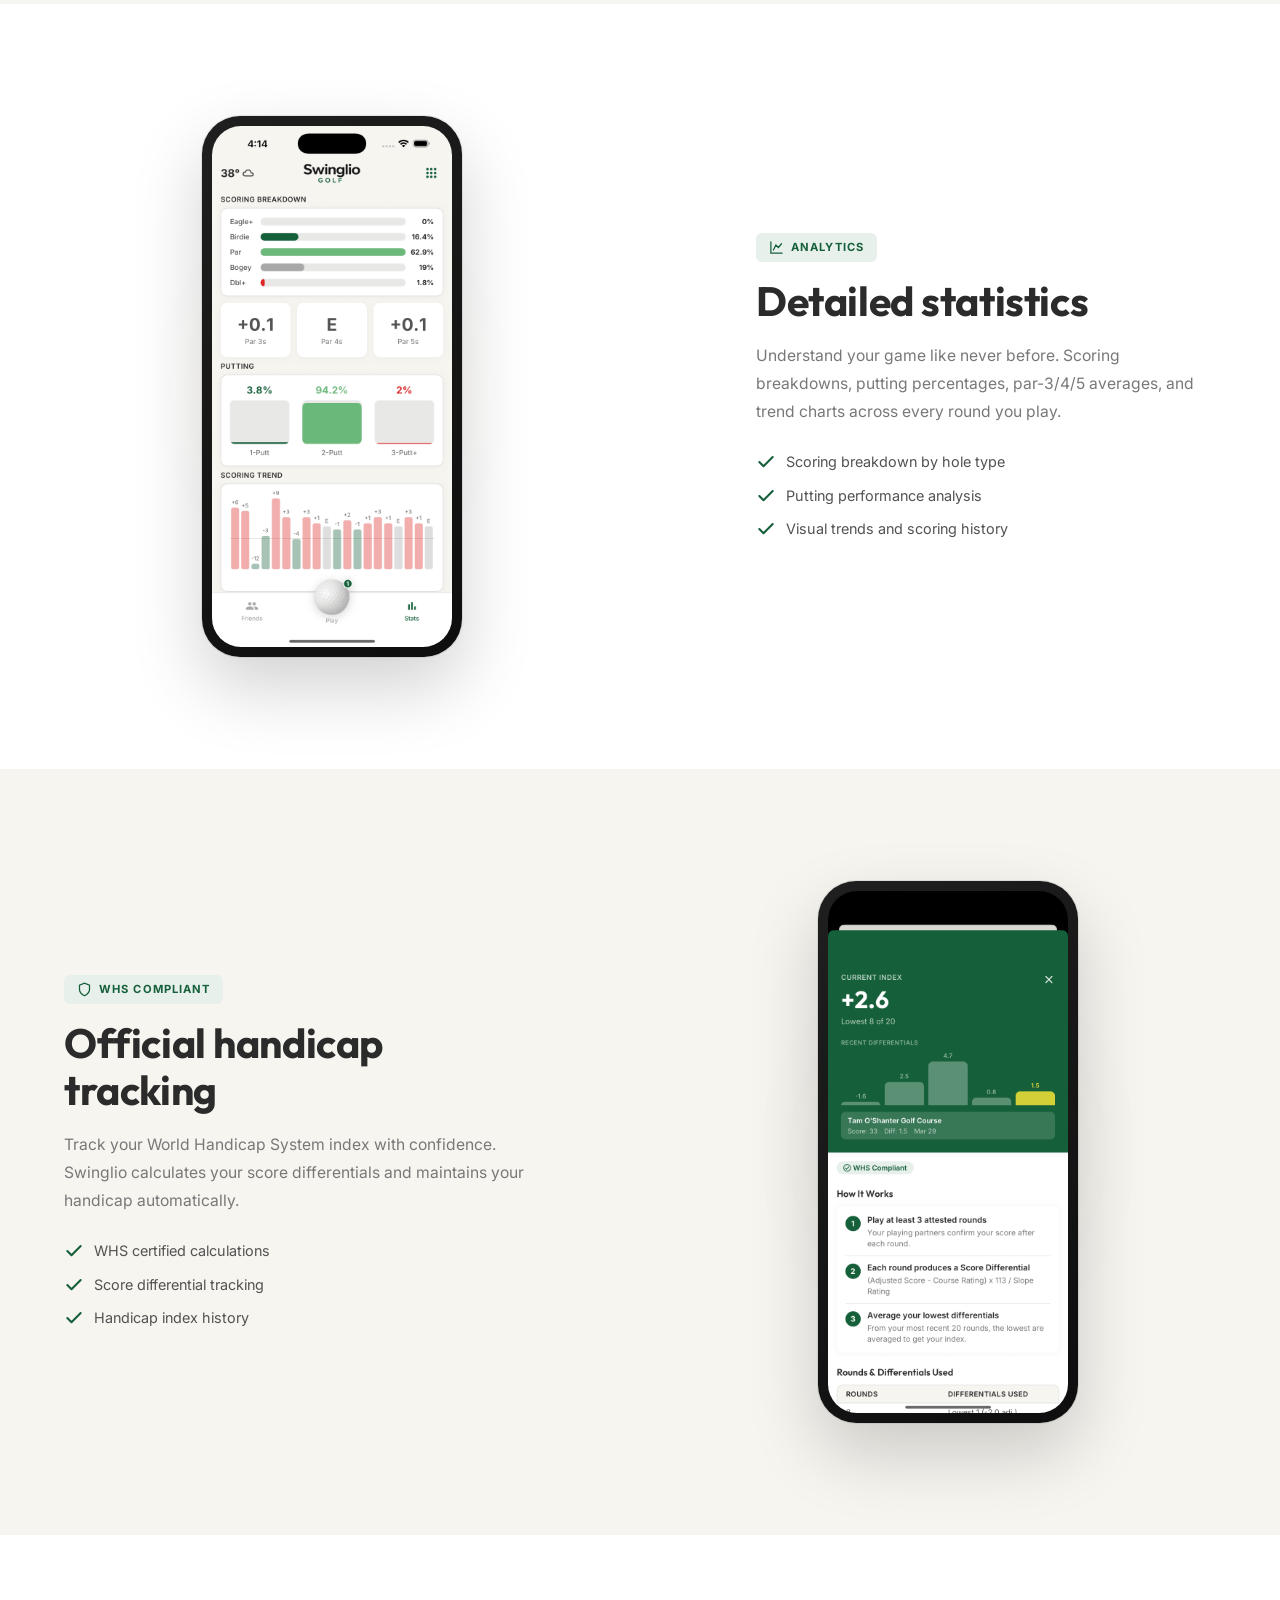
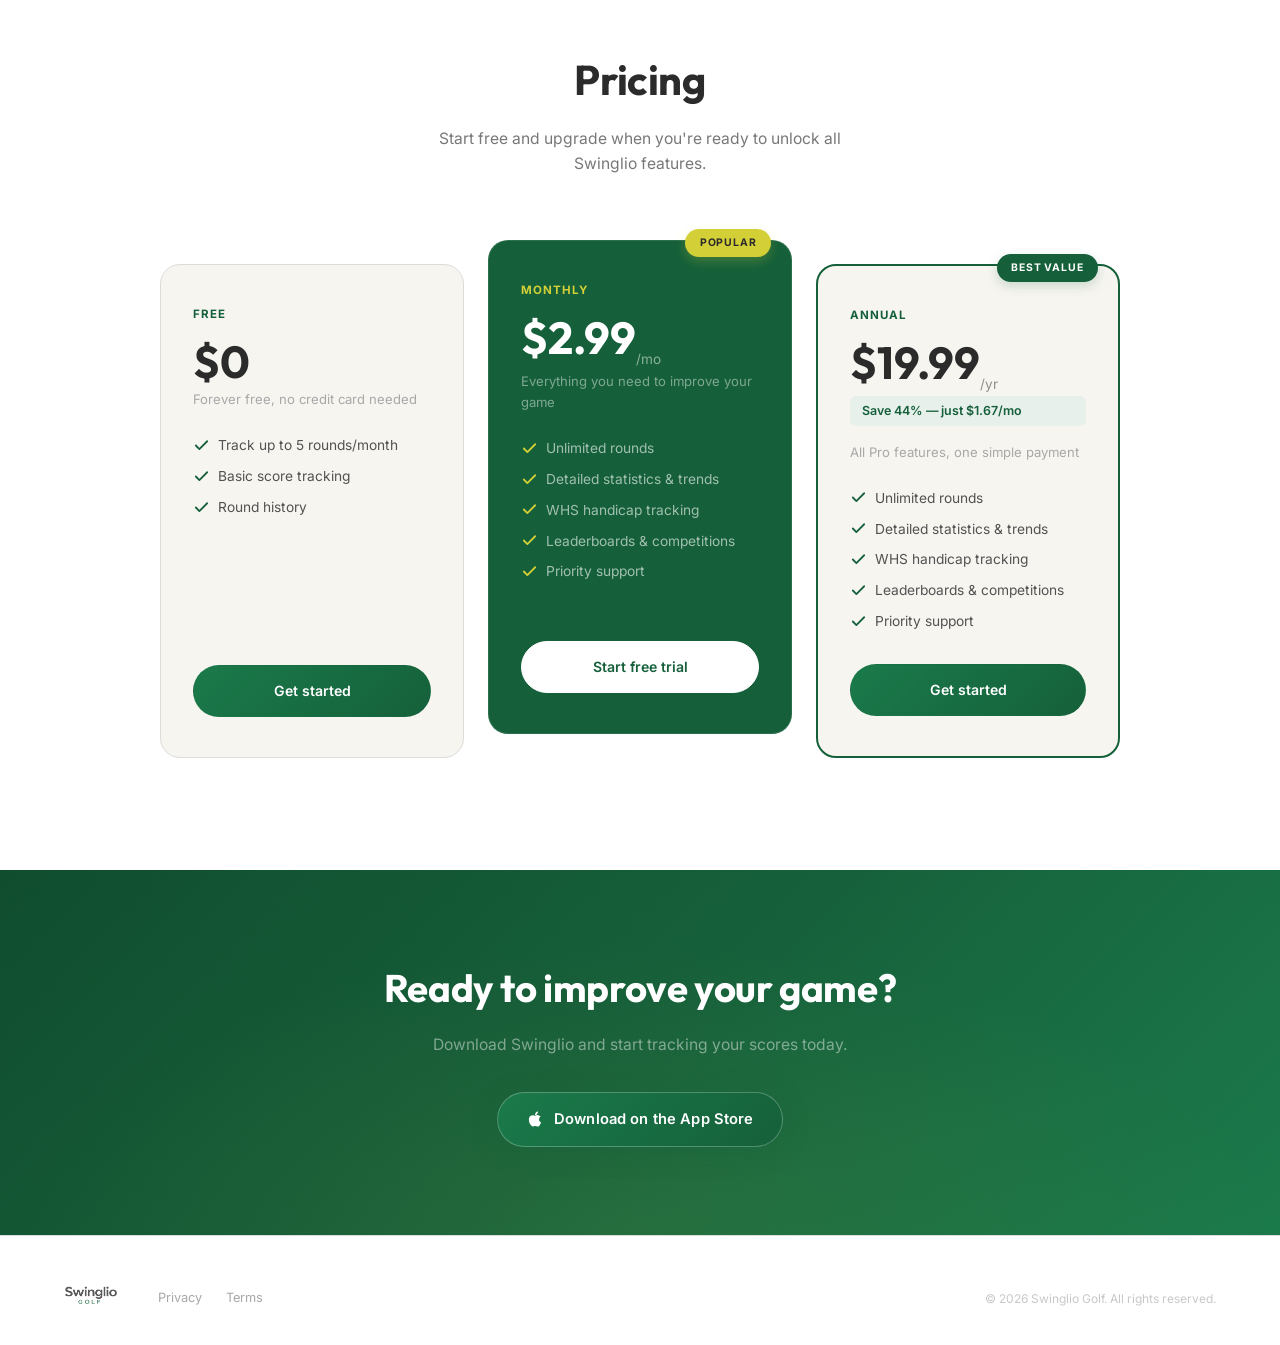
==== commit bb90f3ca: "Update pricing, enlarge nav logo, and polish UI - Lower monthly price to $2.99/mo and annual to $19." ====
--- a/index.html
+++ b/index.html
@@ -153,9 +153,8 @@
 <!-- PRICING -->
 <section class="pricing" id="pricing">
   <div class="pricing-inner">
-    <div class="section-label">Pricing</div>
-    <h2>Simple, honest pricing</h2>
-    <p>Start free and upgrade when you're ready to unlock the full power of Swinglio.</p>
+    <h2>Pricing</h2>
+    <p>Start free and upgrade when you're ready to unlock all Swinglio features.</p>
     <div class="pricing-cards">
       <!-- Free -->
       <div class="pricing-card free fade-up">
@@ -173,7 +172,7 @@
       <div class="pricing-card featured fade-up fade-up-delay">
         <div class="pricing-card-badge">Popular</div>
         <div class="pricing-card-label">Monthly</div>
-        <div class="pricing-card-price">$4.99<sub>/mo</sub></div>
+        <div class="pricing-card-price">$2.99<sub>/mo</sub></div>
         <div class="pricing-card-desc">Everything you need to improve your game</div>
         <ul class="pricing-card-features">
           <li><svg viewBox="0 0 24 24" fill="none" stroke="currentColor" stroke-width="2.5" stroke-linecap="round" stroke-linejoin="round"><polyline points="20 6 9 17 4 12"/></svg>Unlimited rounds</li>
@@ -188,8 +187,8 @@
       <div class="pricing-card annual fade-up fade-up-delay-2">
         <div class="pricing-card-badge annual-badge">Best Value</div>
         <div class="pricing-card-label">Annual</div>
-        <div class="pricing-card-price">$29.99<sub>/yr</sub></div>
-        <div class="pricing-card-savings">Save 50% &mdash; just $2.50/mo</div>
+        <div class="pricing-card-price">$19.99<sub>/yr</sub></div>
+        <div class="pricing-card-savings">Save 44% &mdash; just $1.67/mo</div>
         <div class="pricing-card-desc">All Pro features, one simple payment</div>
         <ul class="pricing-card-features">
           <li><svg viewBox="0 0 24 24" fill="none" stroke="currentColor" stroke-width="2.5" stroke-linecap="round" stroke-linejoin="round"><polyline points="20 6 9 17 4 12"/></svg>Unlimited rounds</li>
--- a/styles.css
+++ b/styles.css
@@ -38,7 +38,7 @@
 /* ── NAV ── */
 .nav{position:fixed;top:0;left:0;right:0;z-index:100;background:rgba(255,255,255,.92);backdrop-filter:blur(24px);-webkit-backdrop-filter:blur(24px);border-bottom:1px solid var(--n200);box-shadow:0 1px 8px rgba(0,0,0,.04)}
 .nav-inner{max-width:var(--max-w);margin:0 auto;display:flex;align-items:center;justify-content:space-between;padding:.85rem 1.5rem}
-.nav-logo img{height:40px;display:block}
+.nav-logo img{height:48px;display:block}
 .nav-links{display:flex;gap:2rem;align-items:center}
 .nav-links a{color:var(--n500);text-decoration:none;font-size:.85rem;font-weight:500;letter-spacing:.02em;transition:color .3s}
 .nav-links a:hover{color:var(--n900)}
@@ -81,7 +81,7 @@
 .hero h1 em{font-style:normal;color:var(--secondary);position:relative}
 .hero p{color:rgba(255,255,255,.55);font-size:1.05rem;line-height:1.75;margin-bottom:2.5rem;max-width:420px;font-weight:400}
 .hero-actions{display:flex;gap:1rem;align-items:center;flex-wrap:wrap}
-.btn-primary{display:inline-flex;align-items:center;gap:.6rem;background:linear-gradient(135deg,var(--grad-1),var(--grad-2));color:#fff;padding:.9rem 1.8rem;border-radius:80px;text-decoration:none;font-weight:600;font-size:.92rem;letter-spacing:.01em;transition:all .35s;box-shadow:0 4px 24px rgba(21,96,58,.35);border:1px solid rgba(255,255,255,.1)}
+.btn-primary{display:inline-flex;align-items:center;gap:.6rem;background:linear-gradient(135deg,var(--grad-1),var(--grad-2));color:#fff;padding:.9rem 1.8rem;border-radius:80px;text-decoration:none;font-weight:600;font-size:.92rem;letter-spacing:.01em;transition:all .35s;box-shadow:0 4px 24px rgba(21,96,58,.35);border:1px solid rgba(255,255,255,.25)}
 .btn-primary:hover{transform:translateY(-2px);box-shadow:0 8px 40px rgba(21,96,58,.45);background:linear-gradient(135deg,var(--grad-1),#1d8a54)}
 .btn-primary svg{width:18px;height:18px}
 .btn-secondary{display:inline-flex;align-items:center;gap:.4rem;color:rgba(255,255,255,.5);text-decoration:none;font-weight:500;font-size:.88rem;transition:color .3s;padding:.9rem .5rem}
@@ -143,7 +143,7 @@
 .pricing-card{border-radius:20px;padding:2.5rem 2rem;text-align:left;position:relative;display:flex;flex-direction:column}
 .pricing-card .pricing-btn{margin-top:auto}
 .pricing-card.free{background:var(--n50);border:1px solid var(--n200)}
-.pricing-card.featured{background:var(--primary);color:#fff;border:1px solid rgba(255,255,255,.1)}
+.pricing-card.featured{background:var(--primary);color:#fff;border:1px solid rgba(255,255,255,.1);margin-top:-24px;margin-bottom:24px}
 .pricing-card.featured .pricing-card-label{color:var(--secondary)}
 .pricing-card.featured .pricing-card-price{color:#fff}
 .pricing-card.featured .pricing-card-desc{color:rgba(255,255,255,.45)}
@@ -222,6 +222,7 @@
   .feature-phone{width:220px;border-radius:32px;padding:8px}
   .feature-phone .phone-screen{border-radius:25px}
   .pricing-cards{grid-template-columns:1fr;max-width:380px}
+  .pricing-card.featured{margin-top:0;margin-bottom:0}
   .nav-links a:not(.nav-cta){display:none}
   .footer-inner{flex-direction:column;text-align:center}
   .footer-left{flex-direction:column;gap:1rem}
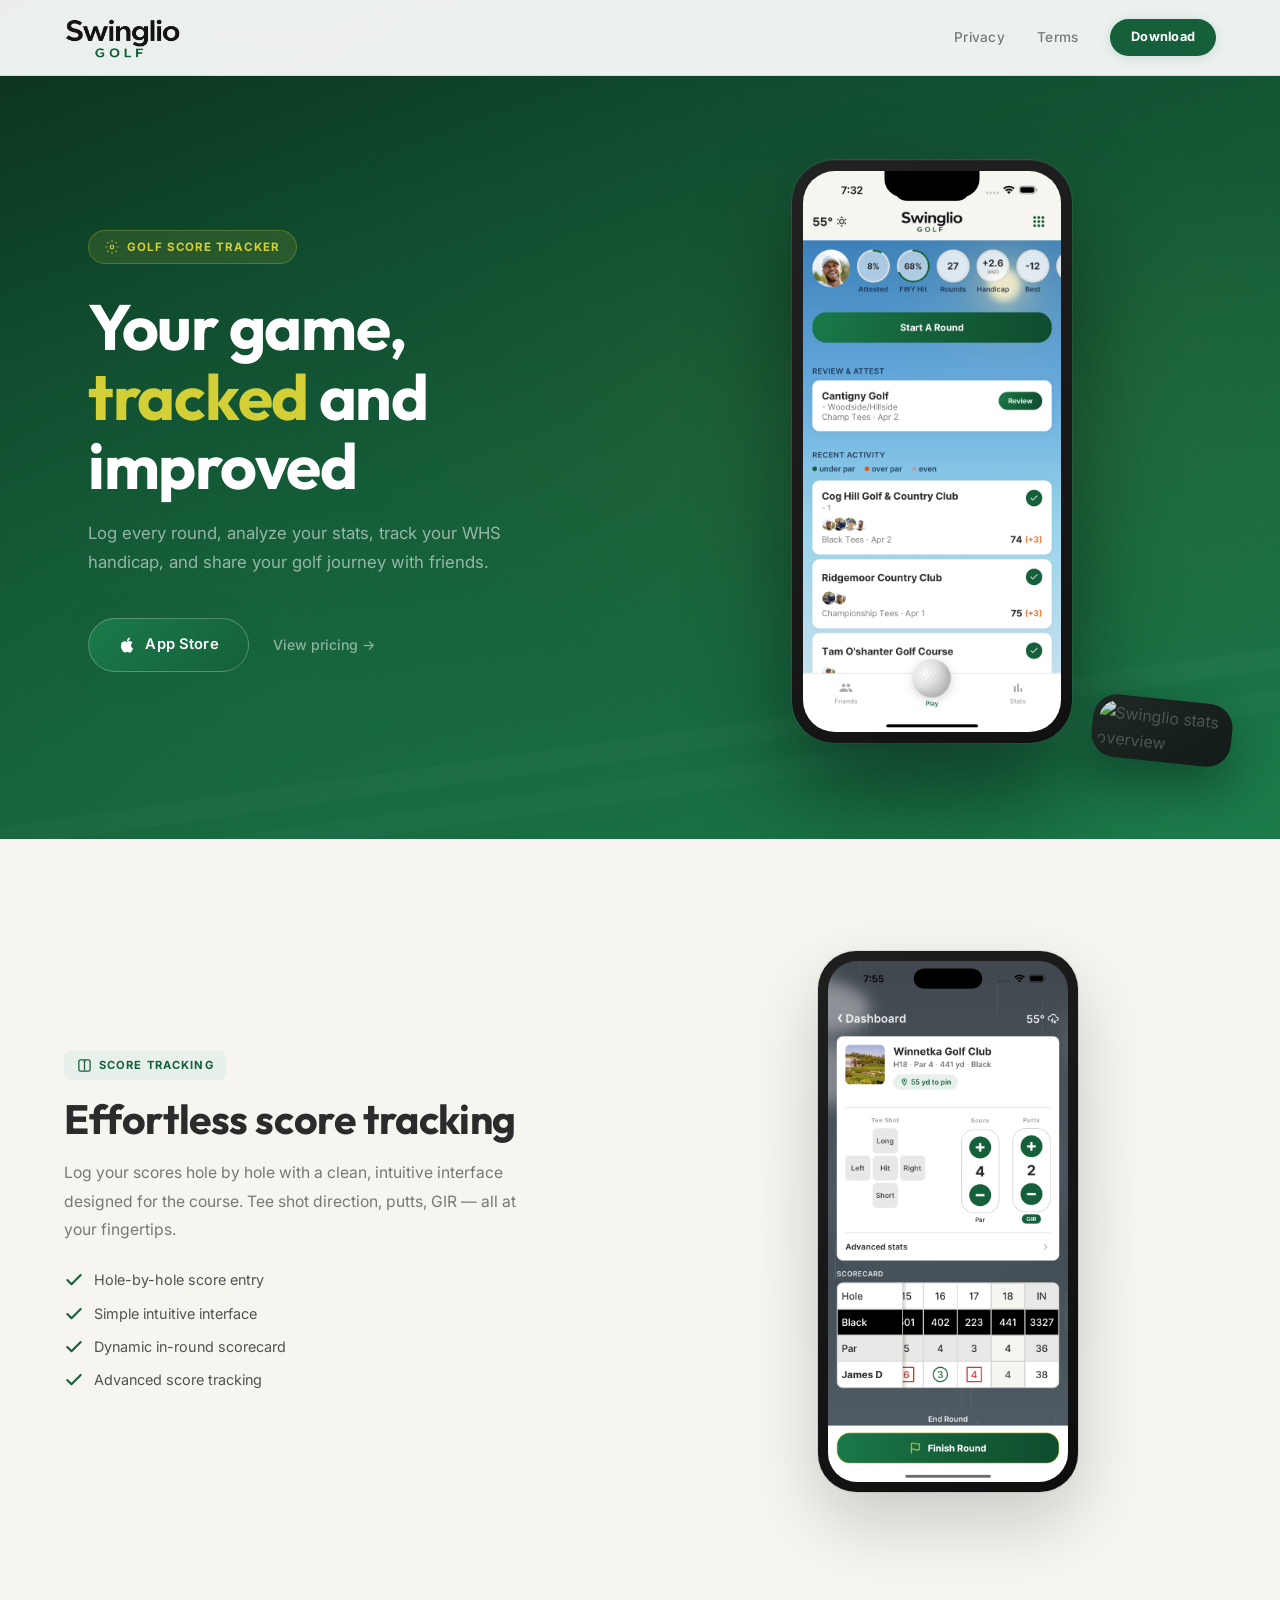
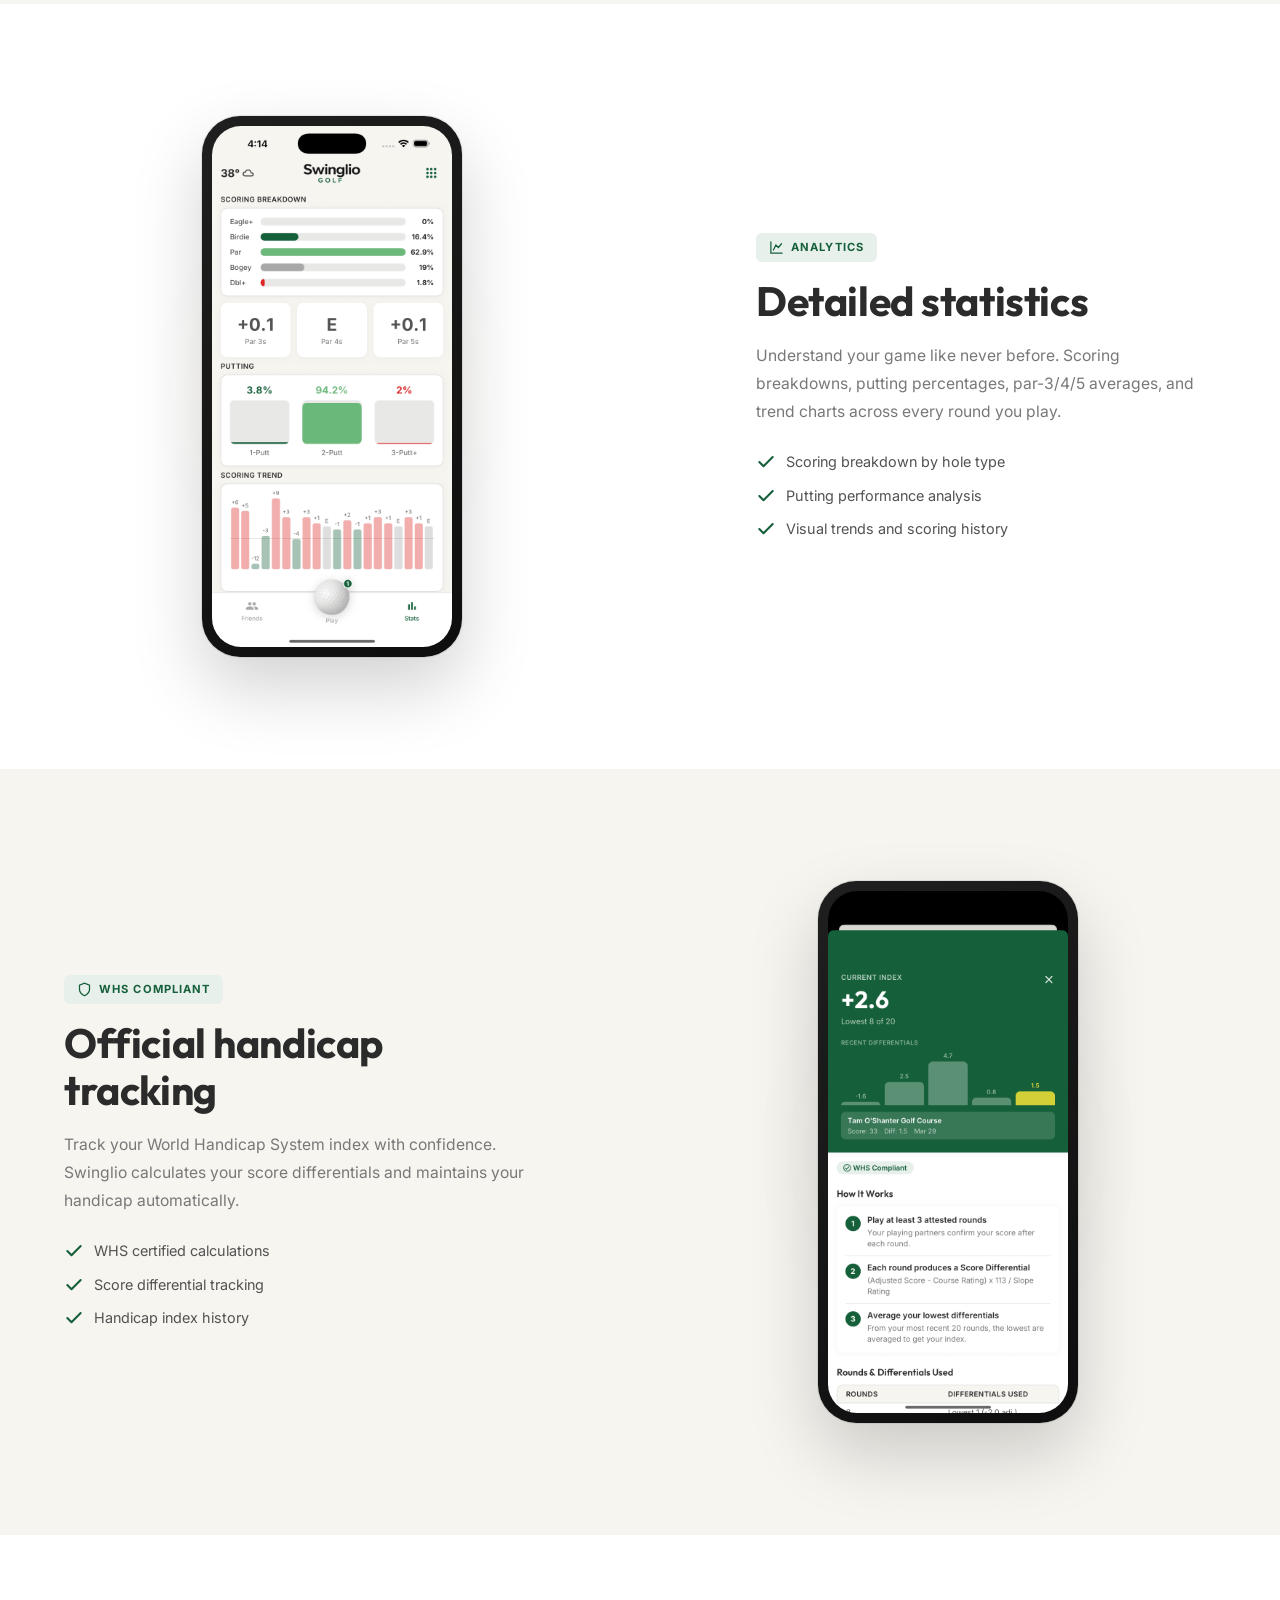
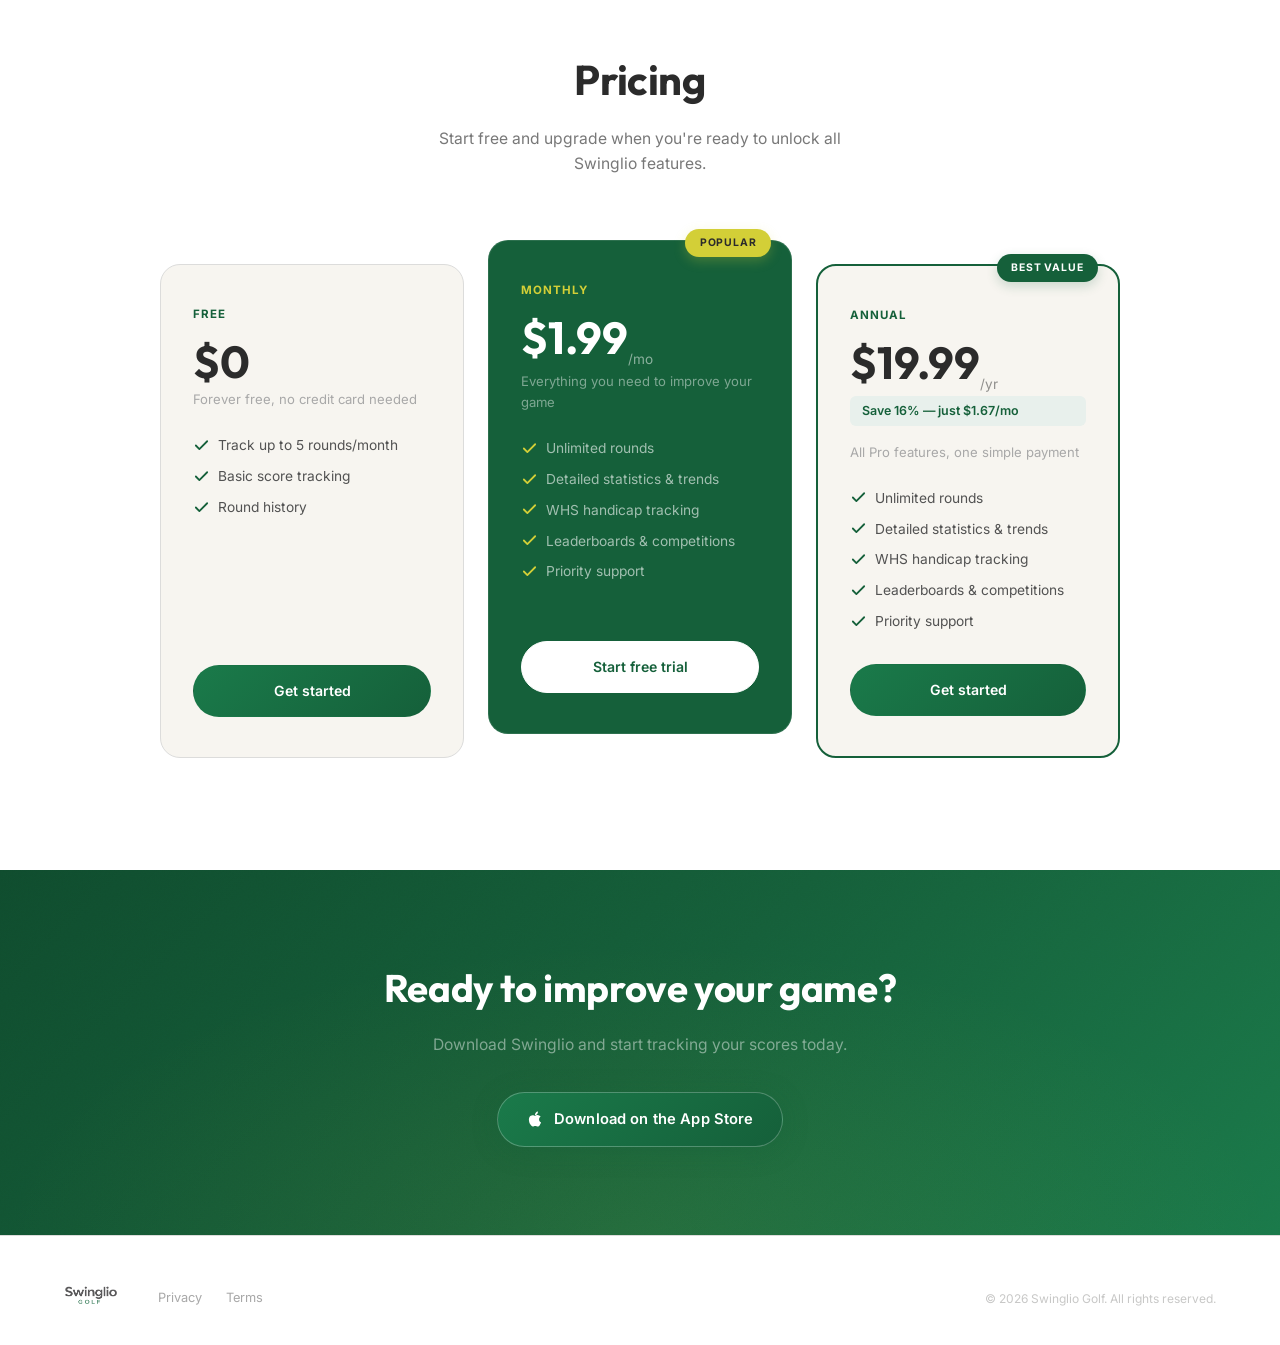
==== commit fed7a2b8: "Lower monthly pricing to $1.99/mo and update savings accordingly" ====
--- a/index.html
+++ b/index.html
@@ -172,7 +172,7 @@
       <div class="pricing-card featured fade-up fade-up-delay">
         <div class="pricing-card-badge">Popular</div>
         <div class="pricing-card-label">Monthly</div>
-        <div class="pricing-card-price">$2.99<sub>/mo</sub></div>
+        <div class="pricing-card-price">$1.99<sub>/mo</sub></div>
         <div class="pricing-card-desc">Everything you need to improve your game</div>
         <ul class="pricing-card-features">
           <li><svg viewBox="0 0 24 24" fill="none" stroke="currentColor" stroke-width="2.5" stroke-linecap="round" stroke-linejoin="round"><polyline points="20 6 9 17 4 12"/></svg>Unlimited rounds</li>
@@ -188,7 +188,7 @@
         <div class="pricing-card-badge annual-badge">Best Value</div>
         <div class="pricing-card-label">Annual</div>
         <div class="pricing-card-price">$19.99<sub>/yr</sub></div>
-        <div class="pricing-card-savings">Save 44% &mdash; just $1.67/mo</div>
+        <div class="pricing-card-savings">Save 16% &mdash; just $1.67/mo</div>
         <div class="pricing-card-desc">All Pro features, one simple payment</div>
         <ul class="pricing-card-features">
           <li><svg viewBox="0 0 24 24" fill="none" stroke="currentColor" stroke-width="2.5" stroke-linecap="round" stroke-linejoin="round"><polyline points="20 6 9 17 4 12"/></svg>Unlimited rounds</li>
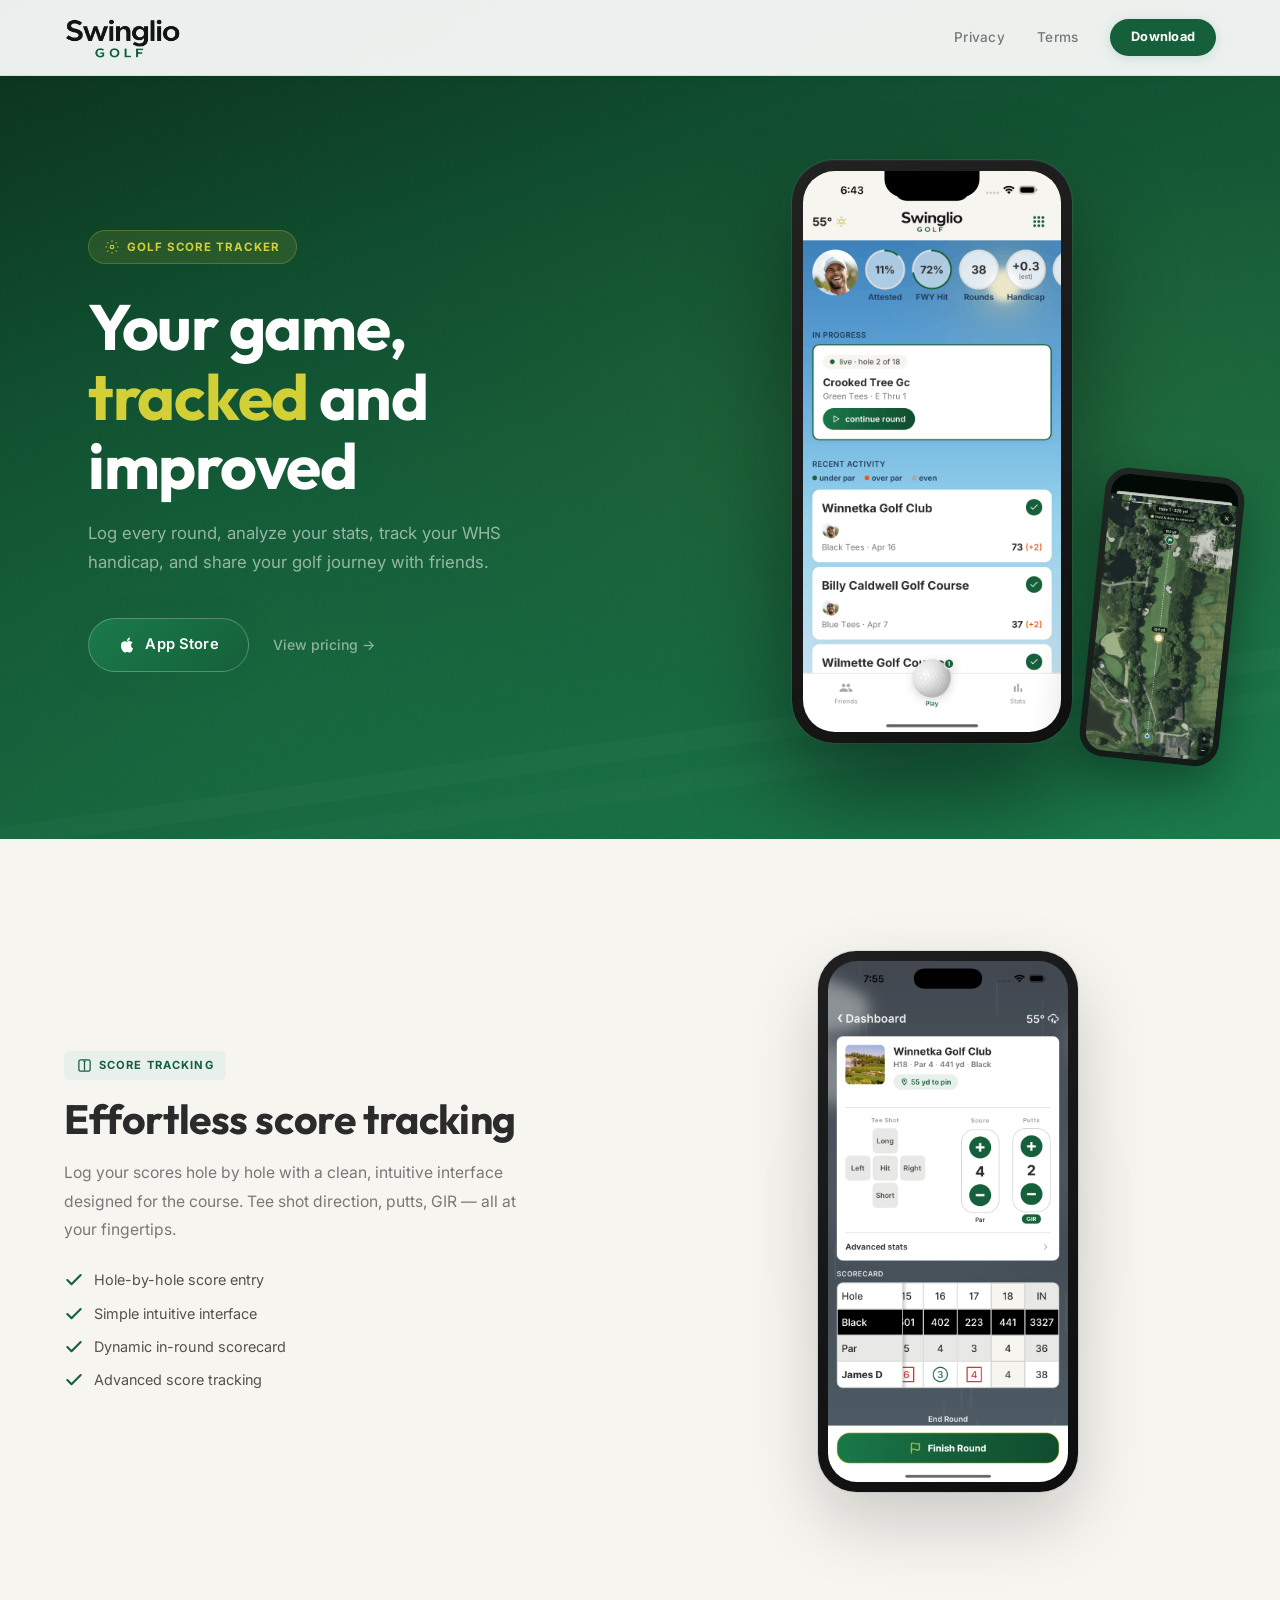
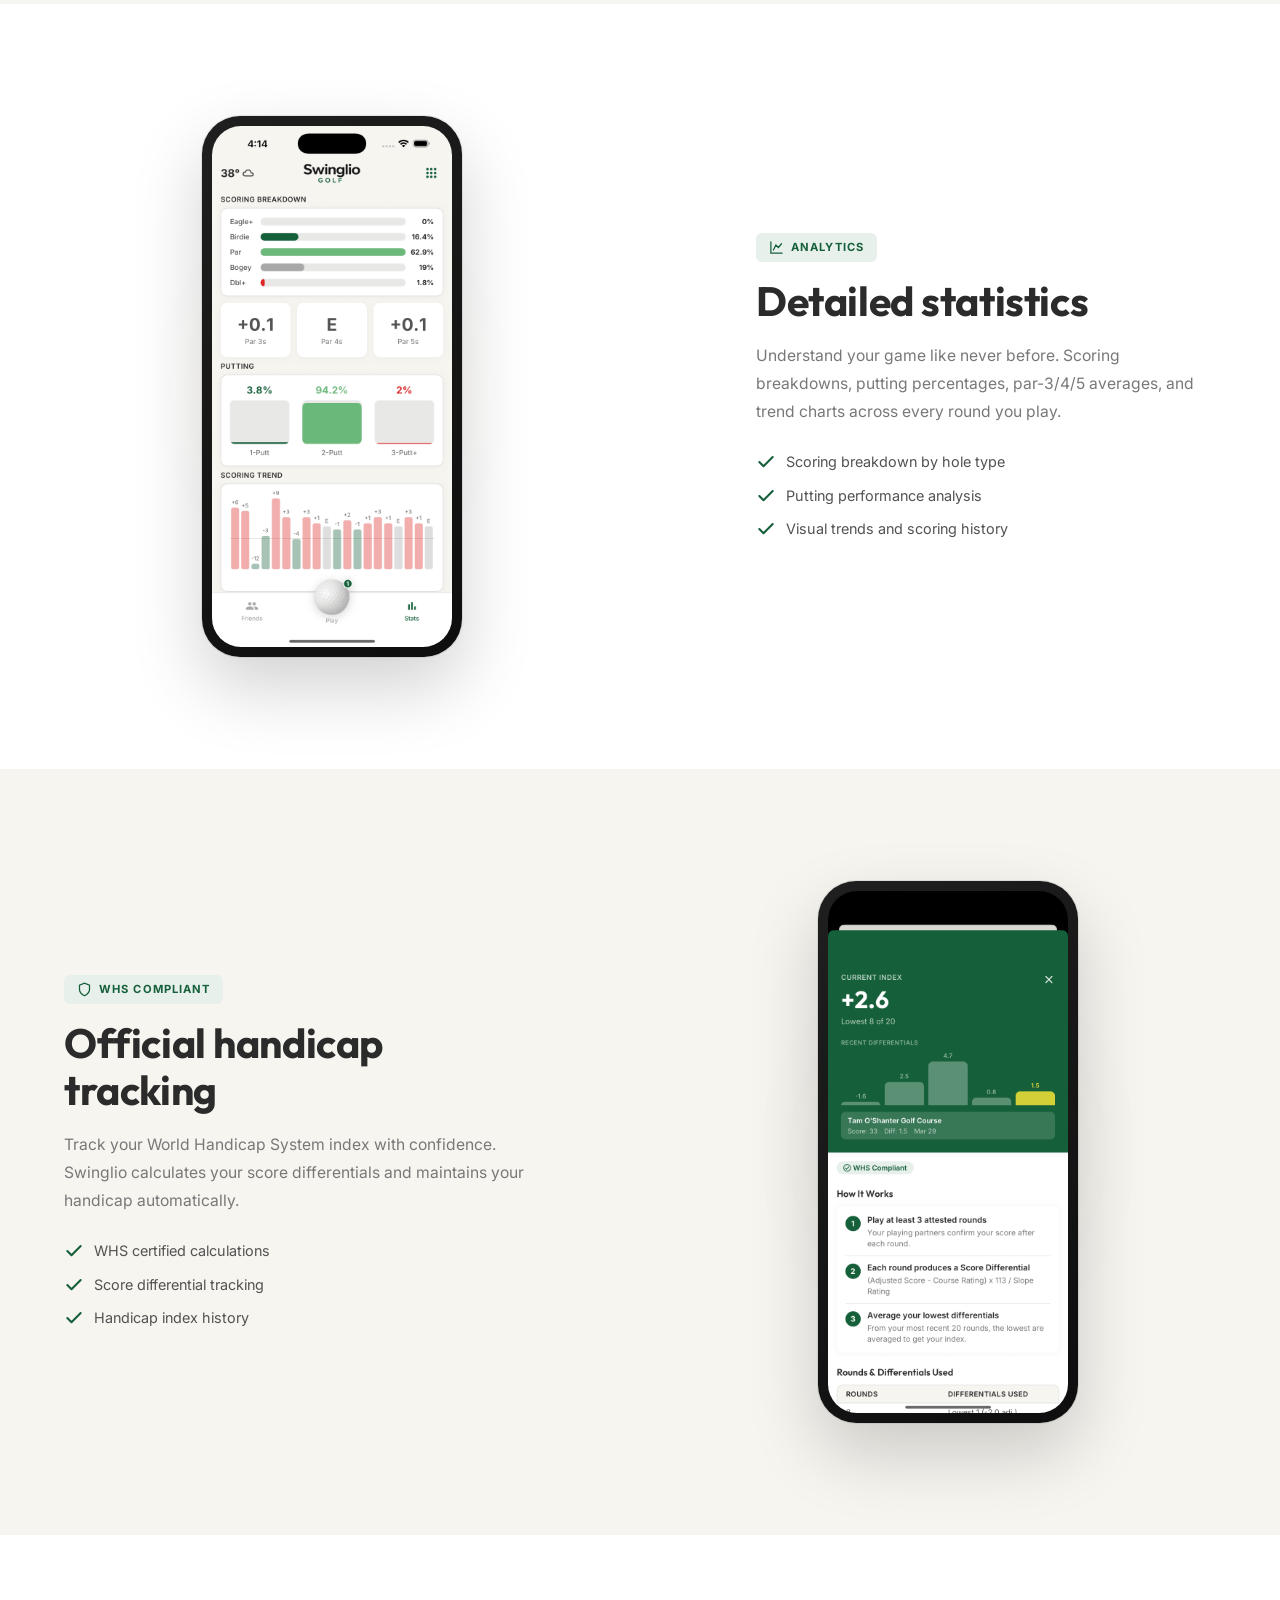
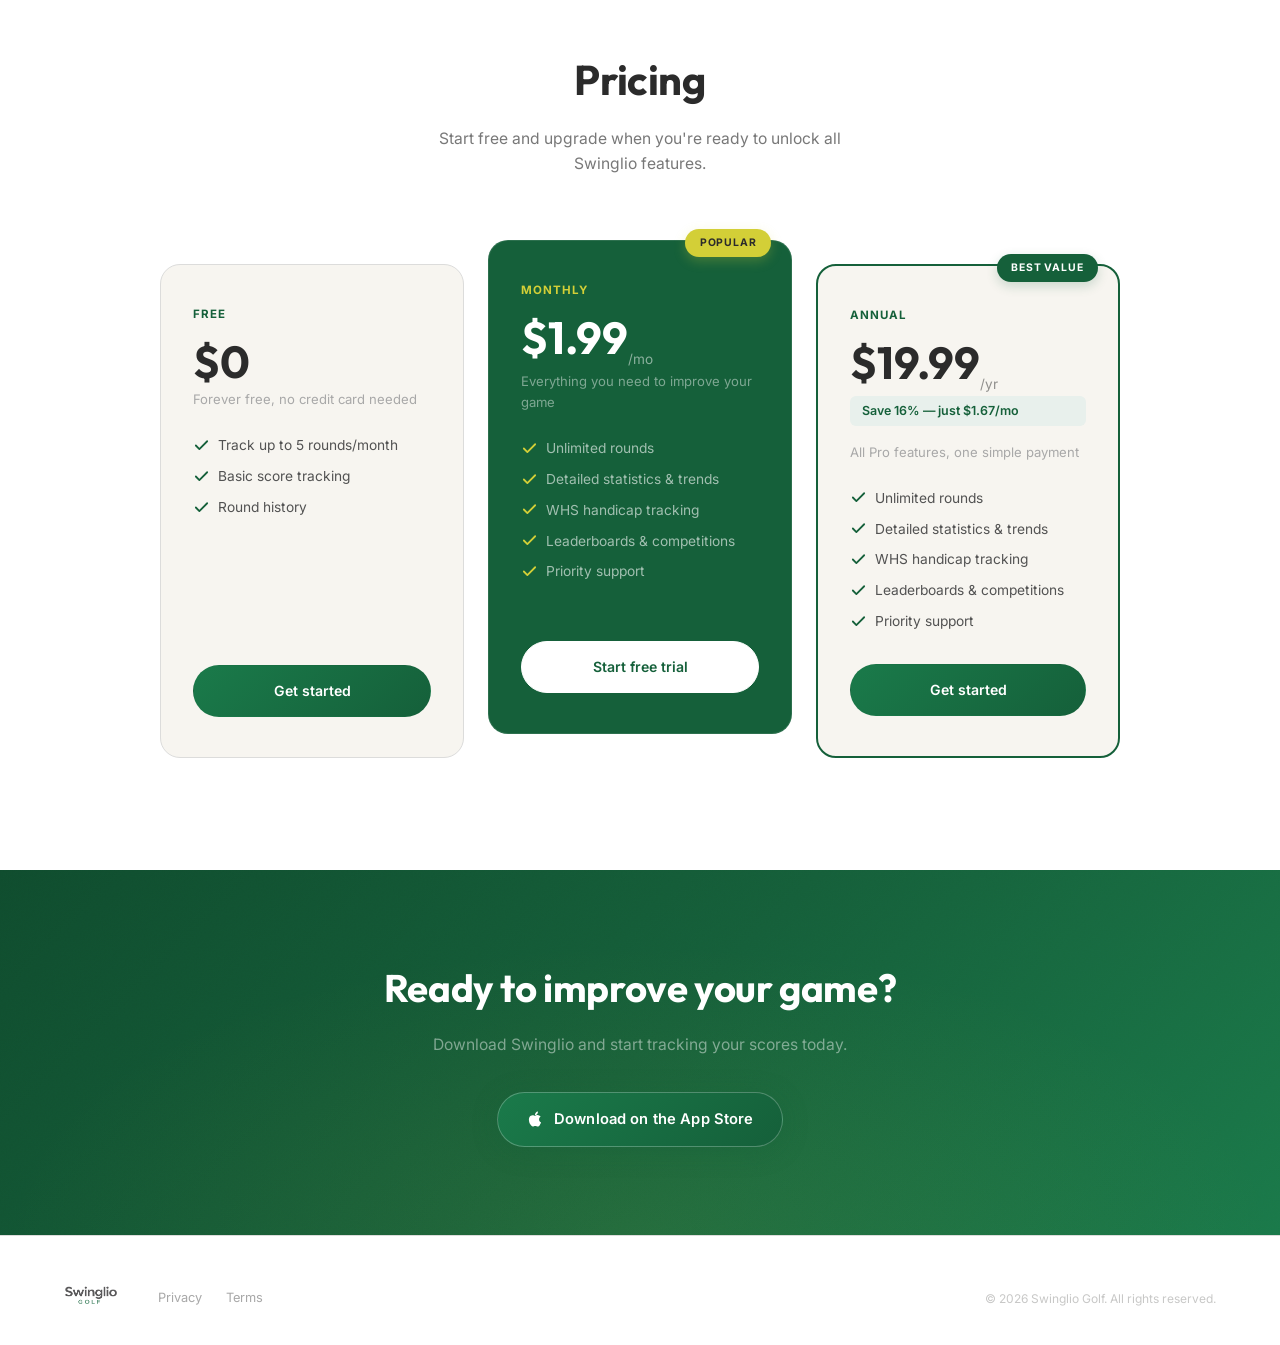
==== commit 8fa8803b: "img name update" ====
--- a/index.html
+++ b/index.html
@@ -51,12 +51,12 @@
       <div class="phone-mockup">
         <div class="phone-notch"></div>
         <div class="phone-screen">
-          <img src="assets/images/dashboard.png" alt="Swinglio dashboard showing stats, in-progress round, and recent activity">
+          <img src="assets/images/dashboard1.png" alt="Swinglio dashboard showing stats, in-progress round, and recent activity">
         </div>
       </div>
       <div class="hero-phone-secondary">
         <div class="phone-screen-sm">
-          <img src="assets/images/gps.png" alt="Swinglio stats overview">
+          <img src="assets/images/gps1.png" alt="Swinglio stats overview">
         </div>
       </div>
     </div>
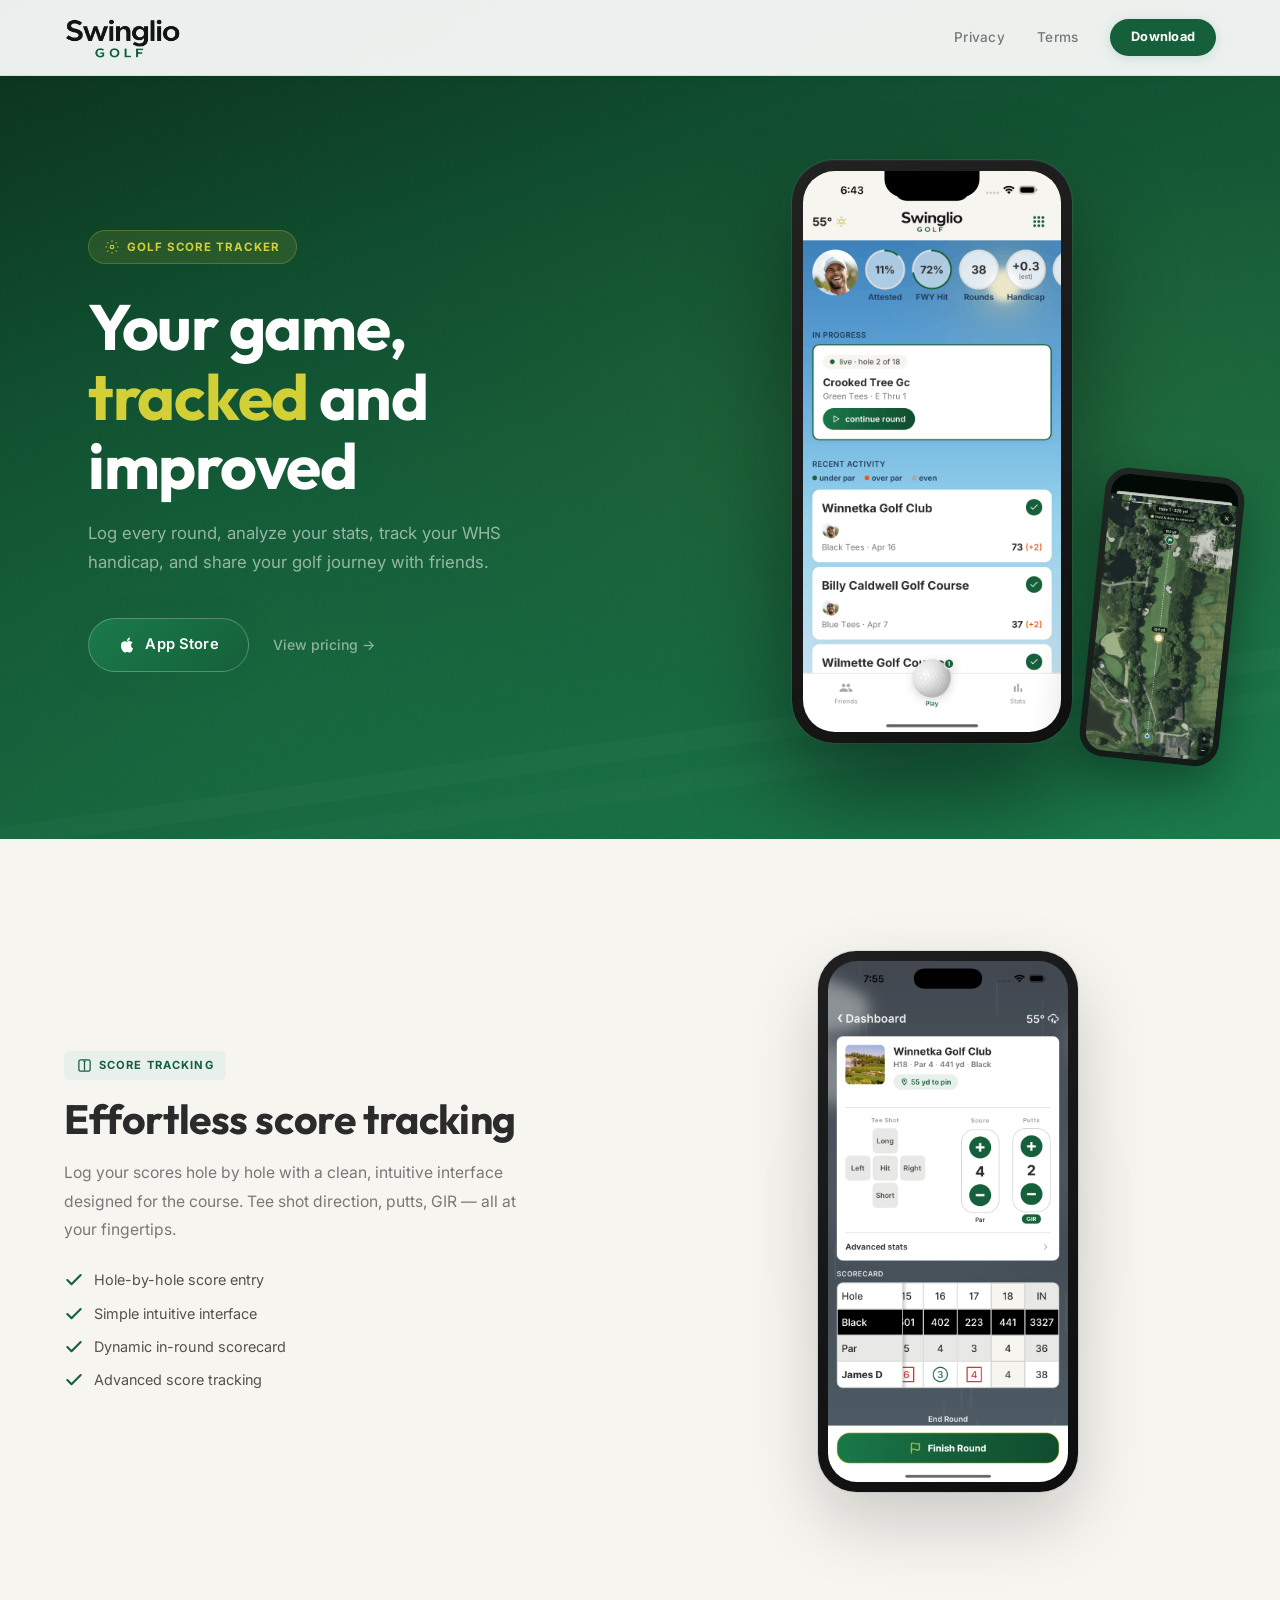
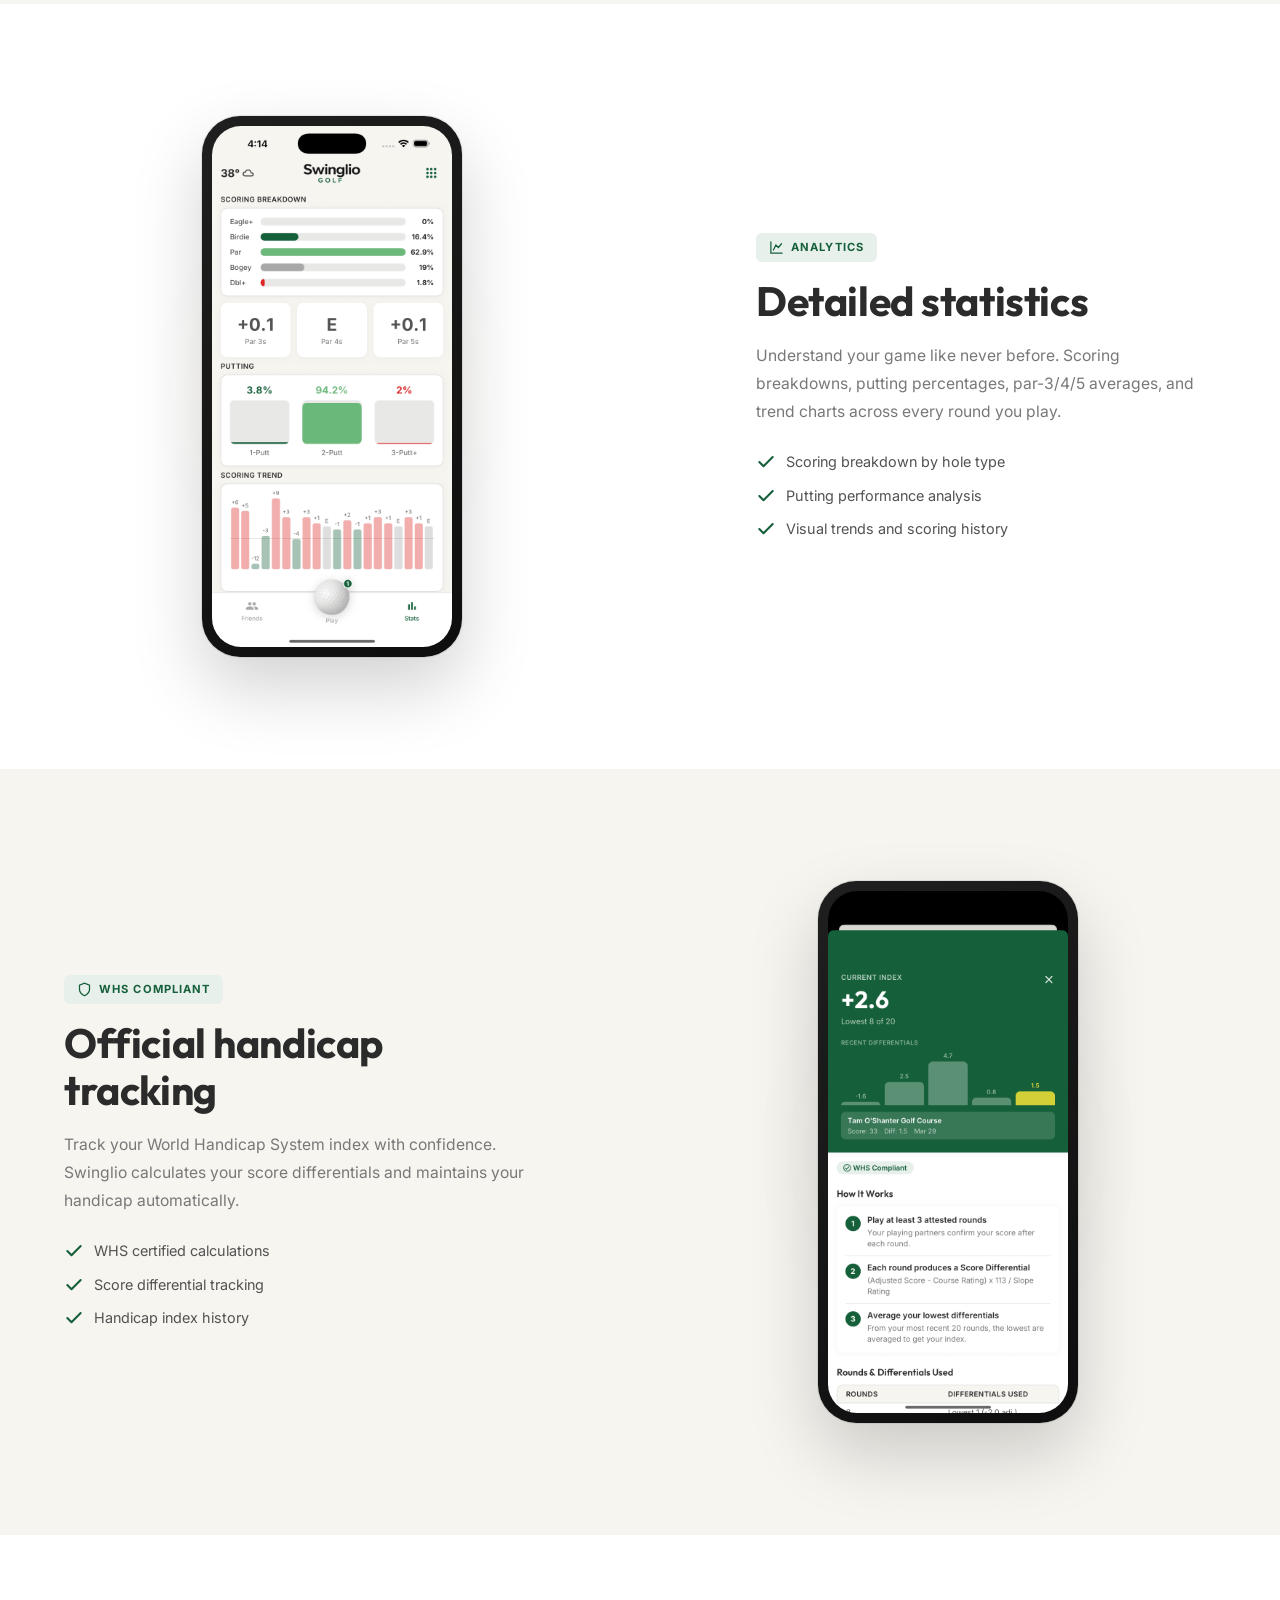
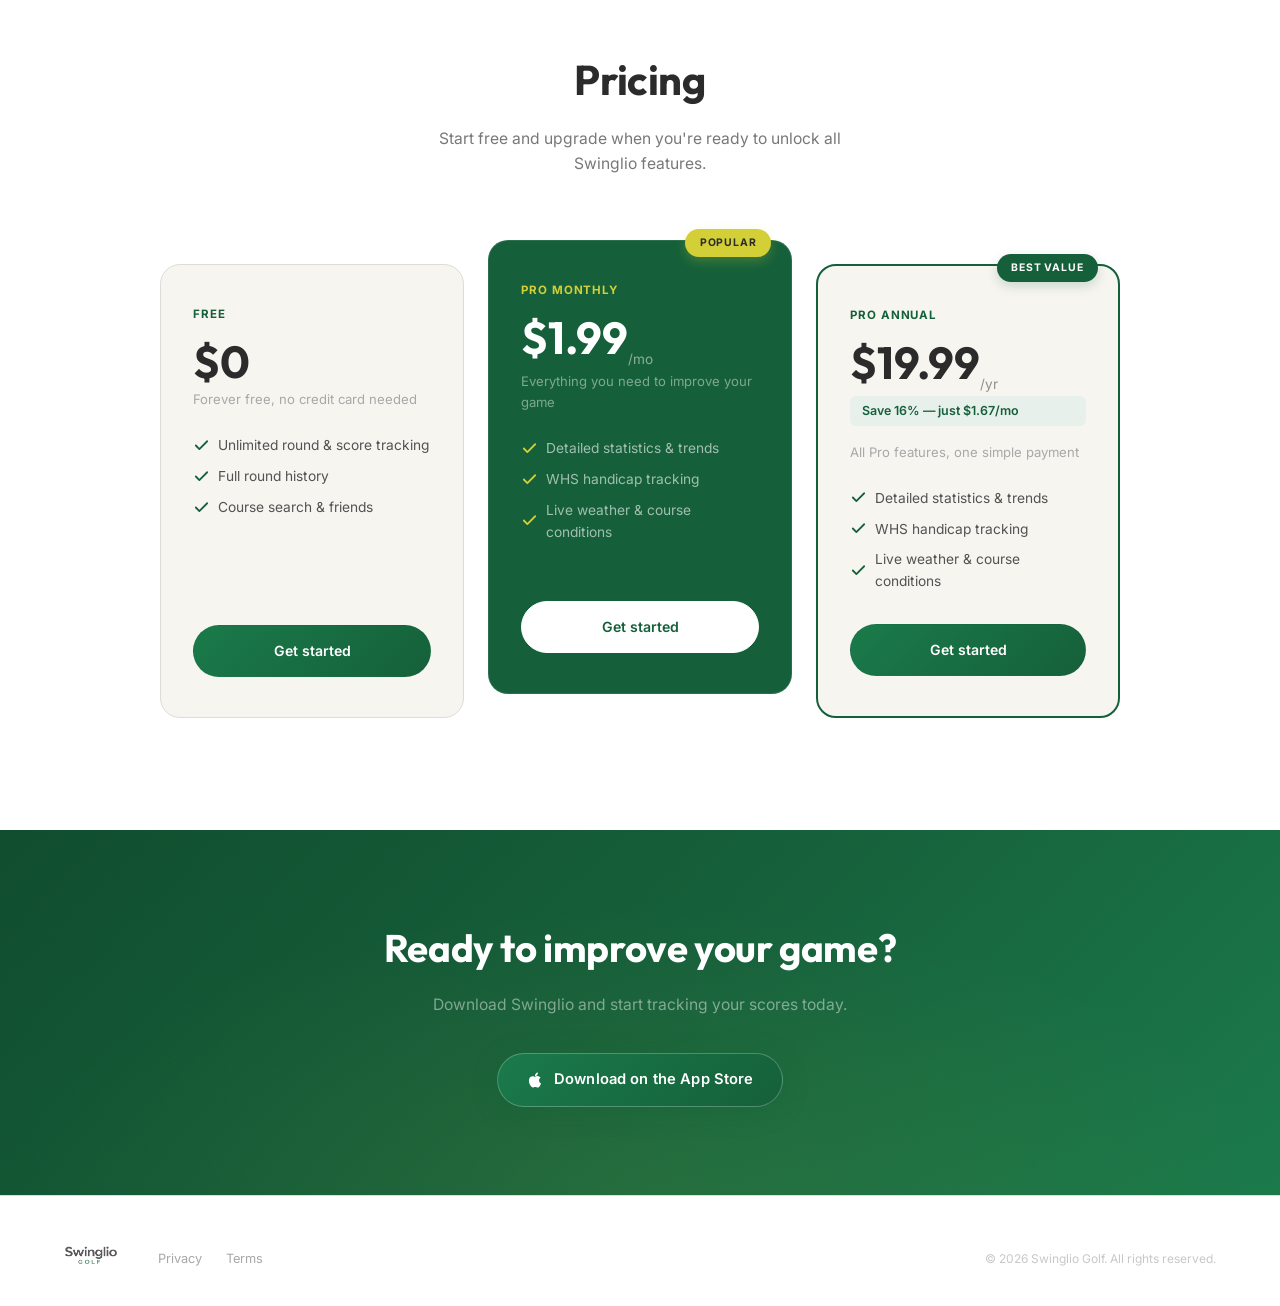
==== commit e06357ea: "Update pricing card labels to Pro and fix CTA button text" ====
--- a/index.html
+++ b/index.html
@@ -162,40 +162,36 @@
         <div class="pricing-card-price">$0</div>
         <div class="pricing-card-desc">Forever free, no credit card needed</div>
         <ul class="pricing-card-features">
-          <li><svg viewBox="0 0 24 24" fill="none" stroke="currentColor" stroke-width="2.5" stroke-linecap="round" stroke-linejoin="round"><polyline points="20 6 9 17 4 12"/></svg>Track up to 5 rounds/month</li>
-          <li><svg viewBox="0 0 24 24" fill="none" stroke="currentColor" stroke-width="2.5" stroke-linecap="round" stroke-linejoin="round"><polyline points="20 6 9 17 4 12"/></svg>Basic score tracking</li>
-          <li><svg viewBox="0 0 24 24" fill="none" stroke="currentColor" stroke-width="2.5" stroke-linecap="round" stroke-linejoin="round"><polyline points="20 6 9 17 4 12"/></svg>Round history</li>
+          <li><svg viewBox="0 0 24 24" fill="none" stroke="currentColor" stroke-width="2.5" stroke-linecap="round" stroke-linejoin="round"><polyline points="20 6 9 17 4 12"/></svg>Unlimited round & score tracking</li>
+          <li><svg viewBox="0 0 24 24" fill="none" stroke="currentColor" stroke-width="2.5" stroke-linecap="round" stroke-linejoin="round"><polyline points="20 6 9 17 4 12"/></svg>Full round history</li>
+          <li><svg viewBox="0 0 24 24" fill="none" stroke="currentColor" stroke-width="2.5" stroke-linecap="round" stroke-linejoin="round"><polyline points="20 6 9 17 4 12"/></svg>Course search &amp; friends</li>
         </ul>
         <a href="#" class="pricing-btn pricing-btn-fill">Get started</a>
       </div>
       <!-- Monthly -->
       <div class="pricing-card featured fade-up fade-up-delay">
         <div class="pricing-card-badge">Popular</div>
-        <div class="pricing-card-label">Monthly</div>
+        <div class="pricing-card-label">Pro Monthly</div>
         <div class="pricing-card-price">$1.99<sub>/mo</sub></div>
         <div class="pricing-card-desc">Everything you need to improve your game</div>
         <ul class="pricing-card-features">
-          <li><svg viewBox="0 0 24 24" fill="none" stroke="currentColor" stroke-width="2.5" stroke-linecap="round" stroke-linejoin="round"><polyline points="20 6 9 17 4 12"/></svg>Unlimited rounds</li>
           <li><svg viewBox="0 0 24 24" fill="none" stroke="currentColor" stroke-width="2.5" stroke-linecap="round" stroke-linejoin="round"><polyline points="20 6 9 17 4 12"/></svg>Detailed statistics &amp; trends</li>
           <li><svg viewBox="0 0 24 24" fill="none" stroke="currentColor" stroke-width="2.5" stroke-linecap="round" stroke-linejoin="round"><polyline points="20 6 9 17 4 12"/></svg>WHS handicap tracking</li>
-          <li><svg viewBox="0 0 24 24" fill="none" stroke="currentColor" stroke-width="2.5" stroke-linecap="round" stroke-linejoin="round"><polyline points="20 6 9 17 4 12"/></svg>Leaderboards &amp; competitions</li>
-          <li><svg viewBox="0 0 24 24" fill="none" stroke="currentColor" stroke-width="2.5" stroke-linecap="round" stroke-linejoin="round"><polyline points="20 6 9 17 4 12"/></svg>Priority support</li>
-        </ul>
-        <a href="#" class="pricing-btn pricing-btn-outline">Start free trial</a>
+          <li><svg viewBox="0 0 24 24" fill="none" stroke="currentColor" stroke-width="2.5" stroke-linecap="round" stroke-linejoin="round"><polyline points="20 6 9 17 4 12"/></svg>Live weather &amp; course conditions</li>
+        </ul>
+        <a href="#" class="pricing-btn pricing-btn-outline">Get started</a>
       </div>
       <!-- Annual -->
       <div class="pricing-card annual fade-up fade-up-delay-2">
         <div class="pricing-card-badge annual-badge">Best Value</div>
-        <div class="pricing-card-label">Annual</div>
+        <div class="pricing-card-label">Pro Annual</div>
         <div class="pricing-card-price">$19.99<sub>/yr</sub></div>
         <div class="pricing-card-savings">Save 16% &mdash; just $1.67/mo</div>
         <div class="pricing-card-desc">All Pro features, one simple payment</div>
         <ul class="pricing-card-features">
-          <li><svg viewBox="0 0 24 24" fill="none" stroke="currentColor" stroke-width="2.5" stroke-linecap="round" stroke-linejoin="round"><polyline points="20 6 9 17 4 12"/></svg>Unlimited rounds</li>
           <li><svg viewBox="0 0 24 24" fill="none" stroke="currentColor" stroke-width="2.5" stroke-linecap="round" stroke-linejoin="round"><polyline points="20 6 9 17 4 12"/></svg>Detailed statistics &amp; trends</li>
           <li><svg viewBox="0 0 24 24" fill="none" stroke="currentColor" stroke-width="2.5" stroke-linecap="round" stroke-linejoin="round"><polyline points="20 6 9 17 4 12"/></svg>WHS handicap tracking</li>
-          <li><svg viewBox="0 0 24 24" fill="none" stroke="currentColor" stroke-width="2.5" stroke-linecap="round" stroke-linejoin="round"><polyline points="20 6 9 17 4 12"/></svg>Leaderboards &amp; competitions</li>
-          <li><svg viewBox="0 0 24 24" fill="none" stroke="currentColor" stroke-width="2.5" stroke-linecap="round" stroke-linejoin="round"><polyline points="20 6 9 17 4 12"/></svg>Priority support</li>
+          <li><svg viewBox="0 0 24 24" fill="none" stroke="currentColor" stroke-width="2.5" stroke-linecap="round" stroke-linejoin="round"><polyline points="20 6 9 17 4 12"/></svg>Live weather &amp; course conditions</li>
         </ul>
         <a href="#" class="pricing-btn pricing-btn-fill">Get started</a>
       </div>
